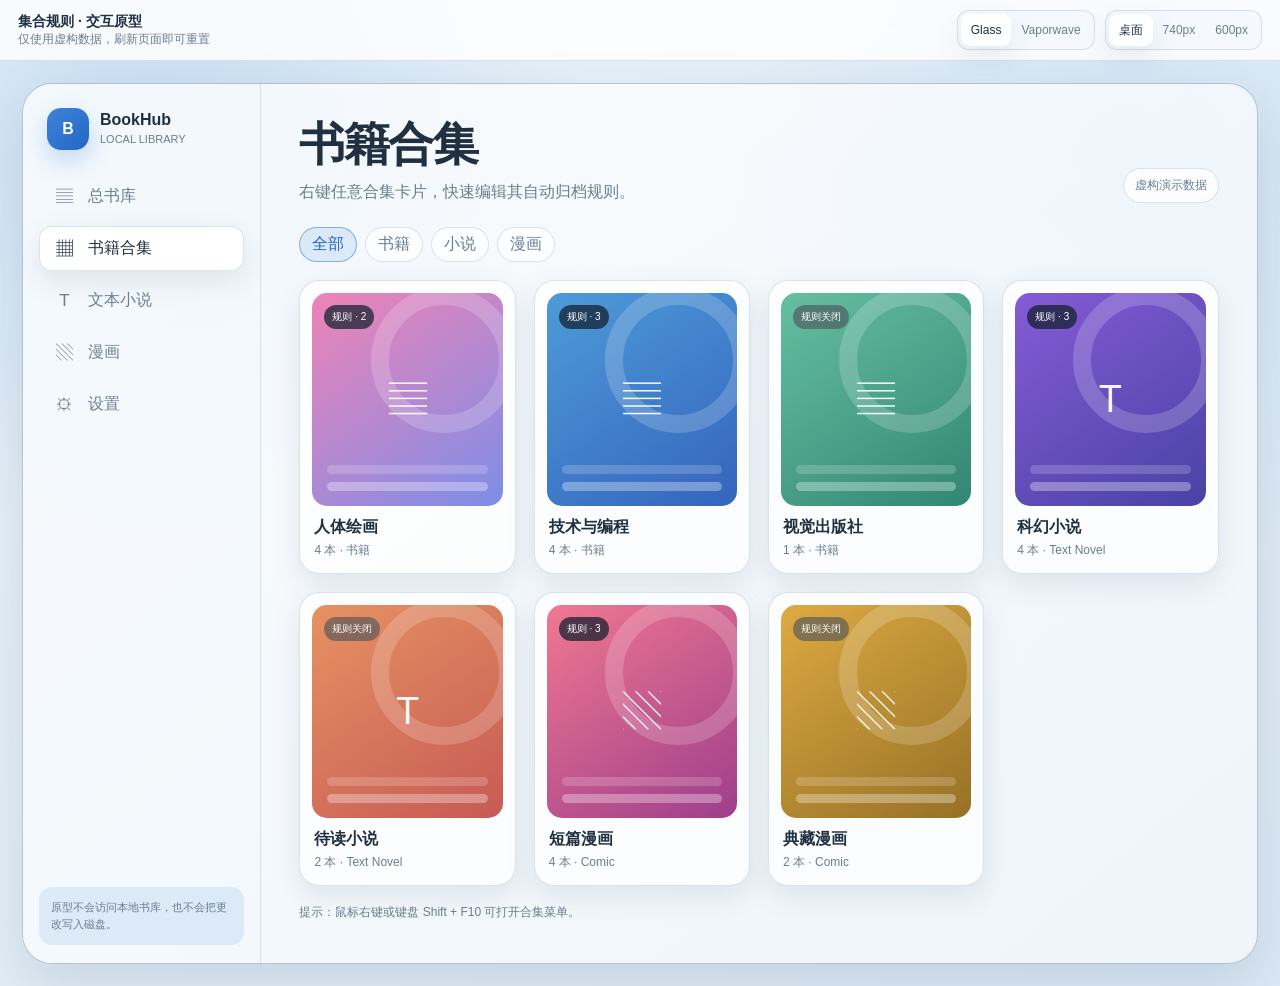
==== collection-rules-prototype.html @ 271f0164 "feat: add collection rules interaction prototype" ====
<!doctype html>
<html lang="zh-CN">
<head>
  <meta charset="utf-8">
  <meta name="viewport" content="width=device-width, initial-scale=1">
  <title>集合规则交互原型 · Simple Book Library</title>
  <style>
    :root {
      color-scheme: light;
      --font: "Segoe UI", "Microsoft YaHei UI", "PingFang SC", sans-serif;
      --mono: "Cascadia Code", "SFMono-Regular", Consolas, monospace;
      --bg: #eaf2f9;
      --bg-strong: #dce9f5;
      --surface: rgba(255,255,255,.72);
      --surface-strong: rgba(255,255,255,.93);
      --surface-soft: rgba(244,249,253,.72);
      --line: rgba(102,129,156,.22);
      --line-strong: rgba(88,119,148,.38);
      --text: #203041;
      --muted: #6a7d90;
      --accent: #3f82d8;
      --accent-strong: #2168c5;
      --accent-soft: rgba(63,130,216,.13);
      --success: #238761;
      --success-soft: rgba(35,135,97,.12);
      --warning: #bc7a21;
      --warning-soft: rgba(188,122,33,.12);
      --danger: #d64c57;
      --danger-soft: rgba(214,76,87,.12);
      --shadow: 0 22px 55px rgba(60,88,116,.16);
      --shadow-soft: 0 10px 28px rgba(60,88,116,.12);
      --radius-xl: 28px;
      --radius-lg: 20px;
      --radius-md: 14px;
      --radius-sm: 10px;
    }

    body[data-skin="vaporwave"] {
      color-scheme: dark;
      --bg: #120c2b;
      --bg-strong: #251250;
      --surface: rgba(32,20,70,.78);
      --surface-strong: rgba(39,24,82,.96);
      --surface-soft: rgba(51,29,96,.72);
      --line: rgba(111,231,255,.22);
      --line-strong: rgba(232,101,255,.42);
      --text: #fbf3ff;
      --muted: #c2aed9;
      --accent: #42d9ff;
      --accent-strong: #f366ff;
      --accent-soft: rgba(66,217,255,.13);
      --success: #63f0bd;
      --success-soft: rgba(99,240,189,.12);
      --warning: #ffd166;
      --warning-soft: rgba(255,209,102,.12);
      --danger: #ff6e9f;
      --danger-soft: rgba(255,110,159,.12);
      --shadow: 0 24px 70px rgba(4,2,21,.48), 0 0 28px rgba(243,102,255,.08);
      --shadow-soft: 0 14px 32px rgba(4,2,21,.4);
    }

    * { box-sizing: border-box; }
    html, body { min-height: 100%; }
    body {
      margin: 0;
      min-width: 320px;
      overflow-x: hidden;
      font-family: var(--font);
      color: var(--text);
      background:
        radial-gradient(circle at 12% 12%, rgba(119,178,232,.28), transparent 30%),
        radial-gradient(circle at 88% 16%, rgba(152,199,238,.22), transparent 30%),
        linear-gradient(145deg, var(--bg), var(--bg-strong));
      transition: background .25s ease, color .25s ease;
    }
    body[data-skin="vaporwave"] {
      background:
        radial-gradient(circle at 18% 13%, rgba(243,102,255,.22), transparent 29%),
        radial-gradient(circle at 84% 18%, rgba(66,217,255,.18), transparent 31%),
        linear-gradient(155deg, var(--bg), var(--bg-strong));
    }
    body.modal-open { overflow: hidden; }
    button, input, select { font: inherit; color: inherit; }
    button { cursor: pointer; }
    button:disabled { cursor: not-allowed; opacity: .52; }
    :focus-visible { outline: 3px solid color-mix(in srgb, var(--accent) 55%, transparent); outline-offset: 2px; }
    .hidden { display: none !important; }
    .sr-only {
      position: absolute; width: 1px; height: 1px; padding: 0; margin: -1px;
      overflow: hidden; clip: rect(0,0,0,0); white-space: nowrap; border: 0;
    }

    .prototype-toolbar {
      position: sticky;
      top: 0;
      z-index: 80;
      display: flex;
      align-items: center;
      justify-content: space-between;
      gap: 14px;
      padding: 10px 18px;
      background: color-mix(in srgb, var(--surface-strong) 88%, transparent);
      border-bottom: 1px solid var(--line);
      backdrop-filter: blur(20px);
    }
    .prototype-label { min-width: 0; }
    .prototype-label strong { display: block; font-size: 14px; }
    .prototype-label span { display: block; color: var(--muted); font-size: 12px; }
    .prototype-controls { display: flex; align-items: center; gap: 10px; flex-wrap: wrap; justify-content: flex-end; }
    .segmented {
      display: inline-flex;
      padding: 3px;
      border: 1px solid var(--line);
      border-radius: 12px;
      background: var(--surface-soft);
    }
    .segmented button {
      min-height: 32px;
      padding: 5px 10px;
      border: 0;
      border-radius: 9px;
      background: transparent;
      color: var(--muted);
      font-size: 12px;
    }
    .segmented button.active { color: var(--text); background: var(--surface-strong); box-shadow: var(--shadow-soft); }

    .preview-wrap { padding: 22px; }
    .preview-stage {
      width: min(1480px, 100%);
      min-height: 780px;
      margin: 0 auto;
      border: 1px solid var(--line-strong);
      border-radius: 30px;
      overflow: hidden;
      background: color-mix(in srgb, var(--surface) 52%, transparent);
      box-shadow: var(--shadow);
      transition: width .25s ease;
    }
    .preview-stage[data-viewport="740"] { width: min(740px, 100%); }
    .preview-stage[data-viewport="600"] { width: min(600px, 100%); }

    .app-shell {
      min-height: 780px;
      display: grid;
      grid-template-columns: 238px minmax(0, 1fr);
      background:
        linear-gradient(140deg, color-mix(in srgb, var(--surface) 88%, transparent), color-mix(in srgb, var(--surface-soft) 62%, transparent));
    }
    .sidebar {
      display: flex;
      flex-direction: column;
      min-width: 0;
      padding: 24px 16px 18px;
      border-right: 1px solid var(--line);
      background: color-mix(in srgb, var(--surface-soft) 74%, transparent);
    }
    .brand { display: flex; align-items: center; gap: 11px; padding: 0 8px 24px; }
    .brand-mark {
      width: 42px; height: 42px; flex: 0 0 42px; border-radius: 14px;
      display: grid; place-items: center; color: white; font-weight: 800;
      background: linear-gradient(135deg, var(--accent), var(--accent-strong));
      box-shadow: 0 10px 24px color-mix(in srgb, var(--accent) 28%, transparent);
    }
    .brand-copy { min-width: 0; }
    .brand-copy strong { display: block; font-size: 16px; }
    .brand-copy span { color: var(--muted); font-size: 11px; }
    .nav-stack { display: grid; gap: 7px; }
    .nav-button {
      width: 100%; min-height: 45px; display: flex; align-items: center; gap: 11px;
      padding: 9px 12px; border: 1px solid transparent; border-radius: 13px;
      background: transparent; color: var(--muted); text-align: left;
    }
    .nav-button:hover { background: var(--surface); color: var(--text); }
    .nav-button.active { color: var(--text); background: var(--surface-strong); border-color: var(--line); box-shadow: var(--shadow-soft); }
    .nav-icon { width: 25px; text-align: center; font-size: 17px; }
    .sidebar-spacer { flex: 1; }
    .prototype-note {
      padding: 12px; border-radius: 13px; background: var(--accent-soft); color: var(--muted);
      font-size: 11px; line-height: 1.55;
    }

    .workspace { min-width: 0; padding: 30px clamp(18px, 3vw, 42px) 42px; }
    .page-header { display: flex; align-items: flex-end; justify-content: space-between; gap: 18px; margin-bottom: 24px; }
    .page-heading h1 { margin: 0; font-size: clamp(28px, 3.6vw, 46px); letter-spacing: -.035em; }
    .page-heading p { margin: 6px 0 0; color: var(--muted); }
    .header-badge {
      padding: 8px 11px; border: 1px solid var(--line); border-radius: 999px;
      color: var(--muted); background: var(--surface);
      font-size: 12px; white-space: nowrap;
    }
    .page { display: none; }
    .page.active { display: block; animation: fade-in .18s ease; }
    @keyframes fade-in { from { opacity: .2; transform: translateY(4px); } to { opacity: 1; transform: none; } }

    .collection-toolbar { display: flex; gap: 12px; align-items: center; justify-content: space-between; margin-bottom: 18px; }
    .filter-chips { display: flex; gap: 8px; flex-wrap: wrap; }
    .chip {
      border: 1px solid var(--line); border-radius: 999px; background: var(--surface); color: var(--muted);
      min-height: 34px; padding: 6px 12px;
    }
    .chip.active { color: var(--accent-strong); border-color: color-mix(in srgb, var(--accent) 48%, var(--line)); background: var(--accent-soft); }
    .collection-grid { display: grid; grid-template-columns: repeat(auto-fit, minmax(180px, 1fr)); gap: 18px; }
    .collection-card {
      position: relative; min-width: 0; padding: 12px; border: 1px solid var(--line); border-radius: 20px;
      background: var(--surface); box-shadow: var(--shadow-soft); user-select: none;
      transition: transform .16s ease, border-color .16s ease;
    }
    .collection-card:hover { transform: translateY(-3px); border-color: var(--line-strong); }
    .collection-cover {
      aspect-ratio: 1 / 1.12; border-radius: 15px; overflow: hidden; position: relative;
      display: grid; place-items: center; color: rgba(255,255,255,.94); font-size: 38px;
      background: linear-gradient(145deg, var(--cover-a), var(--cover-b));
    }
    .collection-cover::before {
      content: ""; position: absolute; width: 110px; height: 110px; border-radius: 50%;
      border: 18px solid rgba(255,255,255,.18); transform: translate(36px,-40px);
    }
    .collection-cover::after {
      content: ""; position: absolute; inset: auto 15px 15px; height: 9px; border-radius: 999px;
      background: rgba(255,255,255,.32); box-shadow: 0 -17px rgba(255,255,255,.18);
    }
    .rule-card-badge {
      position: absolute; top: 12px; left: 12px; z-index: 2; padding: 5px 8px; border-radius: 999px;
      background: rgba(17,31,45,.72); color: white; font-size: 10px; backdrop-filter: blur(10px);
    }
    .rule-card-badge.off { background: rgba(76,83,93,.62); }
    .collection-open {
      width: 100%; border: 0; background: transparent; text-align: left; padding: 11px 2px 2px;
    }
    .collection-open strong { display: block; overflow: hidden; text-overflow: ellipsis; white-space: nowrap; }
    .collection-open span { display: block; margin-top: 4px; color: var(--muted); font-size: 12px; }
    .collection-hint { margin: 18px 0 0; color: var(--muted); font-size: 12px; }

    .settings-grid { display: grid; grid-template-columns: 190px minmax(0, 1fr); gap: 24px; align-items: start; }
    .settings-nav {
      display: grid; gap: 5px; padding: 10px; border: 1px solid var(--line); border-radius: 18px;
      background: var(--surface); position: sticky; top: 70px;
    }
    .settings-nav button {
      min-height: 43px; padding: 8px 12px; border: 0; border-radius: 11px;
      background: transparent; color: var(--muted); text-align: left;
    }
    .settings-nav button:hover { background: var(--surface-soft); color: var(--text); }
    .settings-nav button.active { color: var(--accent-strong); background: var(--accent-soft); box-shadow: inset 3px 0 var(--accent); }
    .settings-content { min-width: 0; }
    .placeholder-card, .panel {
      min-width: 0; border: 1px solid var(--line); border-radius: var(--radius-lg); background: var(--surface);
      box-shadow: var(--shadow-soft);
    }
    .placeholder-card { padding: 24px; }
    .placeholder-card h2 { margin: 0 0 7px; }
    .placeholder-card p { color: var(--muted); line-height: 1.7; }

    .rules-manager { display: grid; grid-template-columns: minmax(210px, .72fr) minmax(430px, 1.8fr); gap: 18px; align-items: start; }
    .collection-panel { padding: 15px; max-height: 650px; overflow: auto; }
    .panel-title { display: flex; align-items: center; justify-content: space-between; gap: 10px; margin: 0 0 12px; }
    .panel-title h2 { margin: 0; font-size: 16px; }
    .count-pill { padding: 3px 8px; border-radius: 999px; color: var(--muted); background: var(--surface-soft); font-size: 11px; }
    .search-field { position: relative; margin-bottom: 14px; }
    .search-field input {
      width: 100%; min-width: 0; height: 40px; border: 1px solid var(--line); border-radius: 12px;
      background: var(--surface-soft); padding: 8px 12px 8px 34px;
    }
    .search-field span { position: absolute; left: 11px; top: 10px; color: var(--muted); }
    .kind-group + .kind-group { margin-top: 15px; }
    .kind-label { margin: 0 0 6px; color: var(--muted); font-size: 11px; font-weight: 700; letter-spacing: .08em; text-transform: uppercase; }
    .collection-list { display: grid; gap: 5px; }
    .collection-list button {
      width: 100%; min-width: 0; display: grid; grid-template-columns: auto minmax(0,1fr) auto;
      align-items: center; gap: 8px; padding: 9px; border: 1px solid transparent; border-radius: 11px;
      background: transparent; text-align: left;
    }
    .collection-list button:hover { background: var(--surface-soft); }
    .collection-list button.active { background: var(--accent-soft); border-color: color-mix(in srgb, var(--accent) 28%, transparent); }
    .status-dot { width: 8px; height: 8px; border-radius: 50%; background: var(--muted); box-shadow: 0 0 0 3px color-mix(in srgb, var(--muted) 12%, transparent); }
    .status-dot.enabled { background: var(--success); box-shadow: 0 0 0 3px var(--success-soft); }
    .collection-list-name { min-width: 0; overflow: hidden; text-overflow: ellipsis; white-space: nowrap; }
    .collection-list-meta { color: var(--muted); font-size: 10px; white-space: nowrap; }

    .rule-editor { padding: 20px; }
    .editor-head { display: flex; align-items: flex-start; justify-content: space-between; gap: 16px; padding-bottom: 17px; border-bottom: 1px solid var(--line); }
    .editor-kicker { color: var(--accent-strong); font-size: 11px; font-weight: 700; letter-spacing: .08em; text-transform: uppercase; }
    .editor-head h2 { margin: 4px 0 5px; font-size: 22px; }
    .editor-head p { margin: 0; color: var(--muted); font-size: 12px; }
    .switch { position: relative; display: inline-flex; align-items: center; gap: 9px; white-space: nowrap; }
    .switch input { position: absolute; opacity: 0; pointer-events: none; }
    .switch-track {
      width: 45px; height: 25px; border-radius: 999px; padding: 3px; background: color-mix(in srgb, var(--muted) 45%, transparent);
      transition: .18s ease;
    }
    .switch-track::after { content: ""; display: block; width: 19px; height: 19px; border-radius: 50%; background: white; box-shadow: 0 2px 8px rgba(0,0,0,.18); transition: .18s ease; }
    .switch input:checked + .switch-track { background: var(--success); }
    .switch input:checked + .switch-track::after { transform: translateX(20px); }
    .switch.small { font-size: 11px; color: var(--muted); }
    .switch.small .switch-track { width: 35px; height: 20px; padding: 2px; }
    .switch.small .switch-track::after { width: 16px; height: 16px; }
    .switch.small input:checked + .switch-track::after { transform: translateX(15px); }

    .editor-section { padding: 18px 0; border-bottom: 1px solid var(--line); }
    .editor-section:last-of-type { border-bottom: 0; }
    .section-row { display: flex; align-items: center; justify-content: space-between; gap: 12px; margin-bottom: 12px; }
    .section-row h3 { margin: 0; font-size: 14px; }
    .section-row p { margin: 3px 0 0; color: var(--muted); font-size: 11px; }
    .select, .text-input {
      min-width: 0; height: 38px; border: 1px solid var(--line); border-radius: 10px;
      background: var(--surface-soft); padding: 7px 10px;
    }
    .condition-list { display: grid; gap: 9px; }
    .condition-row {
      min-width: 0; display: grid; grid-template-columns: 126px minmax(120px,1fr) auto auto; gap: 8px; align-items: center;
      padding: 9px; border: 1px solid var(--line); border-radius: 13px; background: var(--surface-soft);
    }
    .condition-row .select, .condition-row .text-input { width: 100%; }
    .icon-button {
      width: 36px; height: 36px; border: 1px solid var(--line); border-radius: 10px;
      background: var(--surface); color: var(--muted);
    }
    .icon-button:hover { color: var(--danger); border-color: color-mix(in srgb, var(--danger) 38%, transparent); }
    .ghost-button, .primary-button, .danger-button {
      min-height: 39px; border-radius: 11px; padding: 8px 14px; font-weight: 650;
    }
    .ghost-button { border: 1px solid var(--line); background: var(--surface); }
    .ghost-button:hover { border-color: var(--line-strong); background: var(--surface-soft); }
    .primary-button { border: 1px solid transparent; color: white; background: linear-gradient(135deg, var(--accent), var(--accent-strong)); box-shadow: 0 9px 22px color-mix(in srgb, var(--accent) 22%, transparent); }
    .danger-button { border: 1px solid color-mix(in srgb, var(--danger) 38%, transparent); color: var(--danger); background: var(--danger-soft); }
    .add-condition { margin-top: 10px; }
    .validation-message { min-height: 20px; margin: 8px 0 0; color: var(--danger); font-size: 11px; }
    .exclusion-list { display: grid; gap: 7px; }
    .exclusion-item {
      min-width: 0; display: flex; align-items: center; justify-content: space-between; gap: 10px;
      padding: 9px 11px; border: 1px solid var(--line); border-radius: 11px; background: var(--warning-soft);
    }
    .exclusion-copy { min-width: 0; }
    .exclusion-copy strong { display: block; overflow: hidden; text-overflow: ellipsis; white-space: nowrap; font-size: 12px; }
    .exclusion-copy span { color: var(--muted); font-size: 10px; }
    .empty-state { padding: 15px; border: 1px dashed var(--line-strong); border-radius: 12px; color: var(--muted); text-align: center; font-size: 12px; }
    .editor-actions { display: flex; align-items: center; justify-content: space-between; gap: 12px; padding-top: 18px; }
    .dirty-state { color: var(--muted); font-size: 11px; }
    .dirty-state.changed { color: var(--warning); }
    .action-group { display: flex; gap: 8px; flex-wrap: wrap; justify-content: flex-end; }

    .context-menu {
      position: fixed; z-index: 160; min-width: 188px; padding: 7px; border: 1px solid var(--line-strong);
      border-radius: 13px; background: var(--surface-strong); box-shadow: var(--shadow); backdrop-filter: blur(20px);
    }
    .context-menu button { width: 100%; min-height: 36px; padding: 7px 10px; border: 0; border-radius: 8px; background: transparent; text-align: left; }
    .context-menu button:hover { background: var(--accent-soft); }
    .context-menu button.danger { color: var(--danger); }
    .context-menu hr { border: 0; border-top: 1px solid var(--line); margin: 5px 0; }

    .modal-layer {
      position: fixed; inset: 0; z-index: 200; display: grid; place-items: center; padding: 18px;
      background: rgba(10,20,32,.4); backdrop-filter: blur(12px);
    }
    .modal-layer[aria-hidden="true"] { display: none; }
    .modal {
      width: min(880px, 100%); max-height: min(800px, calc(100vh - 36px)); overflow: auto;
      border: 1px solid var(--line-strong); border-radius: 24px; background: var(--surface-strong); box-shadow: var(--shadow);
    }
    .modal.compact { width: min(560px, 100%); }
    .modal-header { position: sticky; top: 0; z-index: 2; display: flex; align-items: flex-start; justify-content: space-between; gap: 12px; padding: 18px 20px; border-bottom: 1px solid var(--line); background: var(--surface-strong); }
    .modal-header h2 { margin: 0; font-size: 20px; }
    .modal-header p { margin: 5px 0 0; color: var(--muted); font-size: 12px; }
    .modal-body { padding: 20px; }
    .modal-footer { display: flex; justify-content: flex-end; gap: 8px; padding: 15px 20px; border-top: 1px solid var(--line); }
    .modal .rule-editor { padding: 0; border: 0; box-shadow: none; background: transparent; }
    .modal .editor-head { display: none; }
    .close-button { width: 38px; height: 38px; border: 1px solid var(--line); border-radius: 11px; background: var(--surface); font-size: 18px; }
    .choice-grid { display: grid; gap: 10px; }
    .choice-card {
      display: grid; grid-template-columns: auto 1fr; gap: 11px; padding: 14px;
      border: 1px solid var(--line); border-radius: 14px; background: var(--surface-soft); cursor: pointer;
    }
    .choice-card:has(input:checked) { border-color: var(--accent); background: var(--accent-soft); }
    .choice-card strong { display: block; }
    .choice-card span { display: block; margin-top: 4px; color: var(--muted); font-size: 12px; line-height: 1.55; }
    .stats-grid { display: grid; grid-template-columns: repeat(5, minmax(0,1fr)); gap: 9px; }
    .stat-card { min-width: 0; padding: 12px; border: 1px solid var(--line); border-radius: 13px; background: var(--surface-soft); }
    .stat-card span { display: block; color: var(--muted); font-size: 10px; }
    .stat-card strong { display: block; margin-top: 4px; font-size: 22px; }
    .stat-card.add strong { color: var(--success); }
    .stat-card.remove strong { color: var(--danger); }
    .preview-groups { display: grid; gap: 12px; margin-top: 16px; }
    details.preview-group { border: 1px solid var(--line); border-radius: 13px; background: var(--surface-soft); overflow: hidden; }
    details.preview-group summary { padding: 11px 13px; cursor: pointer; font-weight: 650; }
    .preview-items { display: grid; gap: 1px; border-top: 1px solid var(--line); }
    .preview-item { display: flex; align-items: center; justify-content: space-between; gap: 12px; padding: 9px 13px; background: var(--surface); }
    .preview-item code { min-width: 0; overflow: hidden; text-overflow: ellipsis; white-space: nowrap; font: 11px var(--mono); color: var(--muted); }
    .preview-item span { white-space: nowrap; font-size: 10px; color: var(--muted); }
    .preview-note { margin: 14px 0 0; padding: 11px 13px; border-radius: 12px; background: var(--accent-soft); color: var(--muted); font-size: 12px; line-height: 1.6; }

    .toast-region { position: fixed; right: 18px; bottom: 18px; z-index: 300; display: grid; gap: 9px; width: min(360px, calc(100vw - 36px)); }
    .toast { padding: 13px 15px; border: 1px solid var(--line-strong); border-radius: 13px; background: var(--surface-strong); box-shadow: var(--shadow); animation: toast-in .2s ease; }
    .toast strong { display: block; font-size: 13px; }
    .toast span { display: block; margin-top: 3px; color: var(--muted); font-size: 11px; }
    @keyframes toast-in { from { opacity: 0; transform: translateY(8px); } }

    .preview-stage[data-viewport="740"] .app-shell { grid-template-columns: 84px minmax(0,1fr); }
    .preview-stage[data-viewport="740"] .sidebar { padding-inline: 10px; }
    .preview-stage[data-viewport="740"] .brand { justify-content: center; padding-inline: 0; }
    .preview-stage[data-viewport="740"] .brand-copy,
    .preview-stage[data-viewport="740"] .nav-label,
    .preview-stage[data-viewport="740"] .prototype-note { display: none; }
    .preview-stage[data-viewport="740"] .nav-button { justify-content: center; padding-inline: 7px; }
    .preview-stage[data-viewport="740"] .settings-grid { grid-template-columns: 145px minmax(0,1fr); gap: 14px; }
    .preview-stage[data-viewport="740"] .rules-manager { grid-template-columns: 1fr; }
    .preview-stage[data-viewport="740"] .collection-panel { max-height: 250px; }
    .preview-stage[data-viewport="740"] .condition-row { grid-template-columns: 112px minmax(0,1fr) auto; }
    .preview-stage[data-viewport="740"] .condition-row .switch { grid-column: 2 / 3; justify-self: start; }
    .preview-stage[data-viewport="740"] .stats-grid { grid-template-columns: repeat(3, minmax(0,1fr)); }

    .preview-stage[data-viewport="600"] .app-shell { display: block; }
    .preview-stage[data-viewport="600"] .sidebar { flex-direction: row; align-items: center; gap: 8px; padding: 10px 12px; border-right: 0; border-bottom: 1px solid var(--line); }
    .preview-stage[data-viewport="600"] .brand { padding: 0; }
    .preview-stage[data-viewport="600"] .brand-copy,
    .preview-stage[data-viewport="600"] .prototype-note,
    .preview-stage[data-viewport="600"] .nav-label { display: none; }
    .preview-stage[data-viewport="600"] .nav-stack { display: flex; flex: 1; justify-content: flex-end; }
    .preview-stage[data-viewport="600"] .nav-button { width: auto; min-height: 40px; }
    .preview-stage[data-viewport="600"] .workspace { padding: 22px 14px 32px; }
    .preview-stage[data-viewport="600"] .page-header { align-items: flex-start; }
    .preview-stage[data-viewport="600"] .header-badge { display: none; }
    .preview-stage[data-viewport="600"] .settings-grid { display: block; }
    .preview-stage[data-viewport="600"] .settings-nav { position: static; display: flex; overflow-x: auto; margin-bottom: 14px; padding: 6px; }
    .preview-stage[data-viewport="600"] .settings-nav button { flex: 0 0 auto; white-space: nowrap; }
    .preview-stage[data-viewport="600"] .settings-nav button.active { box-shadow: inset 0 -3px var(--accent); }
    .preview-stage[data-viewport="600"] .rules-manager { grid-template-columns: 1fr; }
    .preview-stage[data-viewport="600"] .collection-panel { max-height: 230px; }
    .preview-stage[data-viewport="600"] .rule-editor { padding: 15px; }
    .preview-stage[data-viewport="600"] .editor-head { display: grid; }
    .preview-stage[data-viewport="600"] .condition-row { grid-template-columns: minmax(0,1fr) auto; }
    .preview-stage[data-viewport="600"] .condition-row .select,
    .preview-stage[data-viewport="600"] .condition-row .text-input { grid-column: 1 / -1; }
    .preview-stage[data-viewport="600"] .condition-row .switch { grid-column: 1; }
    .preview-stage[data-viewport="600"] .condition-row .icon-button { grid-column: 2; grid-row: 3; }
    .preview-stage[data-viewport="600"] .section-row { align-items: flex-start; flex-direction: column; }
    .preview-stage[data-viewport="600"] .section-row .select { width: 100%; }
    .preview-stage[data-viewport="600"] .editor-actions { align-items: flex-start; flex-direction: column; }
    .preview-stage[data-viewport="600"] .action-group { width: 100%; }
    .preview-stage[data-viewport="600"] .action-group button { flex: 1; }
    .preview-stage[data-viewport="600"] .stats-grid { grid-template-columns: repeat(2, minmax(0,1fr)); }

    @media (max-width: 760px) {
      .prototype-toolbar { align-items: flex-start; }
      .prototype-label span { display: none; }
      .preview-wrap { padding: 10px; }
      .preview-stage { border-radius: 20px; }
      .app-shell { display: block; }
      .sidebar { flex-direction: row; align-items: center; padding: 10px 12px; border-right: 0; border-bottom: 1px solid var(--line); }
      .brand { padding: 0; }
      .brand-copy, .prototype-note { display: none; }
      .nav-stack { display: flex; flex: 1; justify-content: flex-end; }
      .nav-button { width: auto; }
      .workspace { padding: 22px 14px 32px; }
      .settings-grid, .rules-manager { display: block; }
      .settings-nav { position: static; display: flex; overflow-x: auto; margin-bottom: 14px; }
      .settings-nav button { flex: 0 0 auto; white-space: nowrap; }
      .collection-panel { max-height: 230px; margin-bottom: 14px; }
      .condition-row { grid-template-columns: minmax(0,1fr) auto; }
      .condition-row .select, .condition-row .text-input { grid-column: 1 / -1; }
      .condition-row .switch { grid-column: 1; }
      .condition-row .icon-button { grid-column: 2; grid-row: 3; }
      .stats-grid { grid-template-columns: repeat(2, minmax(0,1fr)); }
    }
  </style>
</head>
<body data-skin="glass">
  <header class="prototype-toolbar" aria-label="原型检查工具栏">
    <div class="prototype-label">
      <strong>集合规则 · 交互原型</strong>
      <span>仅使用虚构数据，刷新页面即可重置</span>
    </div>
    <div class="prototype-controls">
      <div class="segmented" aria-label="界面皮肤">
        <button type="button" class="active" data-skin-choice="glass">Glass</button>
        <button type="button" data-skin-choice="vaporwave">Vaporwave</button>
      </div>
      <div class="segmented" aria-label="预览宽度">
        <button type="button" class="active" data-viewport-choice="desktop">桌面</button>
        <button type="button" data-viewport-choice="740">740px</button>
        <button type="button" data-viewport-choice="600">600px</button>
      </div>
    </div>
  </header>

  <div class="preview-wrap">
    <div class="preview-stage" id="previewStage" data-viewport="desktop">
      <div class="app-shell">
        <aside class="sidebar">
          <div class="brand">
            <div class="brand-mark" aria-hidden="true">B</div>
            <div class="brand-copy"><strong>BookHub</strong><span>LOCAL LIBRARY</span></div>
          </div>
          <nav class="nav-stack" aria-label="主导航">
            <button type="button" class="nav-button" data-nav="library"><span class="nav-icon">▤</span><span class="nav-label">总书库</span></button>
            <button type="button" class="nav-button active" data-nav="collections"><span class="nav-icon">▦</span><span class="nav-label">书籍合集</span></button>
            <button type="button" class="nav-button" data-nav="novels"><span class="nav-icon">T</span><span class="nav-label">文本小说</span></button>
            <button type="button" class="nav-button" data-nav="comics"><span class="nav-icon">▧</span><span class="nav-label">漫画</span></button>
            <button type="button" class="nav-button" data-nav="settings"><span class="nav-icon">⚙</span><span class="nav-label">设置</span></button>
          </nav>
          <div class="sidebar-spacer"></div>
          <div class="prototype-note">原型不会访问本地书库，也不会把更改写入磁盘。</div>
        </aside>

        <main class="workspace">
          <section class="page active" data-page="collections" id="collectionsPage">
            <header class="page-header">
              <div class="page-heading"><h1>书籍合集</h1><p>右键任意合集卡片，快速编辑其自动归档规则。</p></div>
              <div class="header-badge">虚构演示数据</div>
            </header>
            <div class="collection-toolbar">
              <div class="filter-chips" aria-label="合集类型筛选">
                <button type="button" class="chip active" data-kind-filter="all">全部</button>
                <button type="button" class="chip" data-kind-filter="book">书籍</button>
                <button type="button" class="chip" data-kind-filter="text_novel">小说</button>
                <button type="button" class="chip" data-kind-filter="comic">漫画</button>
              </div>
            </div>
            <div class="collection-grid" id="collectionGrid"></div>
            <p class="collection-hint">提示：鼠标右键或键盘 Shift + F10 可打开合集菜单。</p>
          </section>

          <section class="page" data-page="settings" id="settingsPage">
            <header class="page-header">
              <div class="page-heading"><h1>设置</h1><p>统一管理应用偏好与每个合集的自动归档规则。</p></div>
              <div class="header-badge">原型模式</div>
            </header>
            <div class="settings-grid">
              <nav class="settings-nav" aria-label="设置分类">
                <button type="button" data-settings-section="general">常规</button>
                <button type="button" data-settings-section="appearance">外观与主题</button>
                <button type="button" data-settings-section="shortcuts">快捷键</button>
                <button type="button" data-settings-section="paths">路径与扫描</button>
                <button type="button" data-settings-section="errors">错误日志</button>
                <button type="button" class="active" data-settings-section="collection-rules">集合规则</button>
              </nav>
              <div class="settings-content" id="settingsContent">
                <div class="rules-manager" id="ruleManager">
                  <aside class="collection-panel panel">
                    <div class="panel-title"><h2>全部合集</h2><span class="count-pill" id="collectionCount">0</span></div>
                    <label class="search-field">
                      <span aria-hidden="true">⌕</span>
                      <span class="sr-only">搜索合集</span>
                      <input id="collectionSearch" type="search" placeholder="搜索合集…" autocomplete="off">
                    </label>
                    <div id="collectionRuleList"></div>
                  </aside>
                  <section class="rule-editor panel" id="ruleEditor" aria-label="集合规则编辑器"></section>
                </div>
                <div class="placeholder-card hidden" id="settingsPlaceholder"></div>
              </div>
            </div>
          </section>
        </main>
      </div>
    </div>
  </div>

  <div class="context-menu hidden" id="contextMenu" role="menu" aria-label="合集菜单">
    <button type="button" role="menuitem" data-menu-action="open">打开</button>
    <button type="button" role="menuitem" data-menu-action="edit-rule">编辑集合规则…</button>
    <hr>
    <button type="button" role="menuitem" data-menu-action="rename">重命名</button>
    <button type="button" role="menuitem" class="danger" data-menu-action="delete">删除</button>
  </div>

  <div class="modal-layer" id="ruleModal" aria-hidden="true">
    <section class="modal" role="dialog" aria-modal="true" aria-labelledby="ruleModalTitle">
      <header class="modal-header">
        <div><h2 id="ruleModalTitle">编辑集合规则</h2><p id="ruleModalSubtitle"></p></div>
        <button type="button" class="close-button" data-close-layer="ruleModal" aria-label="关闭">×</button>
      </header>
      <div class="modal-body"><section class="rule-editor" id="modalRuleEditor"></section></div>
    </section>
  </div>

  <div class="modal-layer" id="disableModal" aria-hidden="true">
    <section class="modal compact" role="dialog" aria-modal="true" aria-labelledby="disableTitle">
      <header class="modal-header">
        <div><h2 id="disableTitle">关闭集合规则</h2><p>请选择已有自动成员的处理方式。</p></div>
        <button type="button" class="close-button" data-close-layer="disableModal" aria-label="关闭">×</button>
      </header>
      <div class="modal-body">
        <div class="choice-grid">
          <label class="choice-card"><input type="radio" name="disableMode" value="remove"><span><strong>撤销自动成员</strong><span>删除仅由规则加入的成员，手动加入的成员继续保留。</span></span></label>
          <label class="choice-card"><input type="radio" name="disableMode" value="convert"><span><strong>保留并转为手动</strong><span>当前自动成员全部保留，并转换成普通手动成员。</span></span></label>
        </div>
      </div>
      <footer class="modal-footer">
        <button type="button" class="ghost-button" data-close-layer="disableModal">取消</button>
        <button type="button" class="primary-button" id="confirmDisableMode" disabled>继续预览</button>
      </footer>
    </section>
  </div>

  <div class="modal-layer" id="previewModal" aria-hidden="true">
    <section class="modal" role="dialog" aria-modal="true" aria-labelledby="previewTitle">
      <header class="modal-header">
        <div><h2 id="previewTitle">规则影响预览</h2><p id="previewSubtitle">确认前不会修改任何演示状态。</p></div>
        <button type="button" class="close-button" data-close-layer="previewModal" aria-label="关闭">×</button>
      </header>
      <div class="modal-body" id="previewBody"></div>
      <footer class="modal-footer">
        <button type="button" class="ghost-button" data-close-layer="previewModal">返回修改</button>
        <button type="button" class="primary-button" id="confirmSaveRule">确认并保存</button>
      </footer>
    </section>
  </div>

  <div class="toast-region" id="toastRegion" aria-live="polite" aria-atomic="false"></div>

  <script>
    (() => {
      "use strict";

      const KIND_META = {
        book: { label: "书籍", icon: "▤" },
        text_novel: { label: "Text Novel", icon: "T" },
        comic: { label: "Comic", icon: "▧" },
      };
      const OPERATORS = [
        ["contains", "包含"], ["not_contains", "不包含"], ["starts_with", "开头为"],
        ["ends_with", "结尾为"], ["equals", "完全等于"],
      ];
      const CATALOG = [
        { id: "b-1", kind: "book", name: "[山田太郎]-人体绘画基础-视觉出版社.pdf" },
        { id: "b-2", kind: "book", name: "Python自动化实战-O'Reilly.epub" },
        { id: "b-3", kind: "book", name: "设计系统-视觉出版社.fb2.zip" },
        { id: "b-4", kind: "book", name: "[试读版]-色彩构成-艺术工业出版社.pdf" },
        { id: "b-5", kind: "book", name: "O'Reilly-Learning SQL.epub" },
        { id: "b-6", kind: "book", name: "摄影构图与视觉语言.docx" },
        { id: "b-7", kind: "book", name: "[陈墨]-现代建筑图鉴-城建出版社.pdf" },
        { id: "b-8", kind: "book", name: "Python 数据处理手册.md" },
        { id: "n-1", kind: "text_novel", name: "[刘慈欣]-流浪地球-科幻世界.txt" },
        { id: "n-2", kind: "text_novel", name: "银河边缘-科幻世界.txt" },
        { id: "n-3", kind: "text_novel", name: "[试读]-星海旅人-未来出版社.txt" },
        { id: "n-4", kind: "text_novel", name: "城市漫游者-文艺出版社.txt" },
        { id: "n-5", kind: "text_novel", name: "未来简史-科幻世界.txt" },
        { id: "c-1", kind: "comic", name: "人体彩绘练习册" },
        { id: "c-2", kind: "comic", name: "短篇漫画-[山田]-第一季.cbz" },
        { id: "c-3", kind: "comic", name: "城市夜行-短篇集" },
        { id: "c-4", kind: "comic", name: "[试阅]-机械纪元.cbz" },
        { id: "c-5", kind: "comic", name: "科幻短篇-月面来客.cbz" },
      ];
      const DEMO_COLLECTIONS = [
        {
          id: "book-art", kind: "book", name: "人体绘画", enabled: true, matchMode: "any",
          conditions: [{ operator: "contains", value: "人体", caseSensitive: false }, { operator: "contains", value: "绘画", caseSensitive: false }],
          autoMemberIds: ["b-1", "b-6"], manualMemberIds: ["b-1", "b-4"], exclusions: ["b-4"],
          cover: ["#ef83b6", "#7d8de8"],
        },
        {
          id: "book-tech", kind: "book", name: "技术与编程", enabled: true, matchMode: "any",
          conditions: [{ operator: "contains", value: "Python", caseSensitive: true }, { operator: "starts_with", value: "O'Reilly", caseSensitive: false }],
          autoMemberIds: ["b-2", "b-5", "b-8"], manualMemberIds: ["b-3"], exclusions: [],
          cover: ["#4e9bd8", "#3564bd"],
        },
        {
          id: "book-publisher", kind: "book", name: "视觉出版社", enabled: false, matchMode: "all",
          conditions: [{ operator: "contains", value: "视觉出版社", caseSensitive: false }],
          autoMemberIds: [], manualMemberIds: ["b-3"], exclusions: [],
          cover: ["#66bfa0", "#328674"],
        },
        {
          id: "novel-scifi", kind: "text_novel", name: "科幻小说", enabled: true, matchMode: "all",
          conditions: [{ operator: "contains", value: "科幻", caseSensitive: false }, { operator: "not_contains", value: "试读", caseSensitive: false }],
          autoMemberIds: ["n-1", "n-2", "n-5"], manualMemberIds: ["n-4"], exclusions: ["n-3"],
          cover: ["#855bd5", "#4942a5"],
        },
        {
          id: "novel-pending", kind: "text_novel", name: "待读小说", enabled: false, matchMode: "any",
          conditions: [{ operator: "contains", value: "出版社", caseSensitive: false }],
          autoMemberIds: [], manualMemberIds: ["n-1", "n-4"], exclusions: [],
          cover: ["#e69262", "#c65a55"],
        },
        {
          id: "comic-short", kind: "comic", name: "短篇漫画", enabled: true, matchMode: "any",
          conditions: [{ operator: "contains", value: "短篇", caseSensitive: false }, { operator: "ends_with", value: "短篇集", caseSensitive: false }],
          autoMemberIds: ["c-2", "c-3", "c-5"], manualMemberIds: ["c-1"], exclusions: [],
          cover: ["#f07891", "#9e3e8b"],
        },
        {
          id: "comic-archive", kind: "comic", name: "典藏漫画", enabled: false, matchMode: "all",
          conditions: [], autoMemberIds: [], manualMemberIds: ["c-1", "c-2"], exclusions: [],
          cover: ["#deaa42", "#967126"],
        },
      ];

      const clone = (value) => JSON.parse(JSON.stringify(value));
      let collections = clone(DEMO_COLLECTIONS);
      let currentId = "book-tech";
      let draft = null;
      let draftOrigin = "settings";
      let contextId = null;
      let activeLayer = null;
      let previousFocus = null;
      let pendingDisableMode = "";
      let pendingPreview = null;

      const $ = (id) => document.getElementById(id);
      const qsa = (selector, root = document) => Array.from(root.querySelectorAll(selector));
      const collectionById = (id) => collections.find((item) => item.id === id);
      const catalogById = (id) => CATALOG.find((item) => item.id === id);
      const namesForIds = (ids) => ids.map(catalogById).filter(Boolean);

      function sourceName(resource) {
        if (!resource) return "";
        if (resource.kind === "comic") return resource.name.replace(/\.cbz$/i, "");
        return resource.name.replace(/\.(fb2\.zip|pdf|epub|html?|md|markdown|fb2|docx|txt)$/i, "");
      }

      function matchesCondition(name, condition) {
        const left = condition.caseSensitive ? name : name.toLocaleLowerCase();
        const rawValue = String(condition.value || "").trim();
        const right = condition.caseSensitive ? rawValue : rawValue.toLocaleLowerCase();
        if (!right) return false;
        if (condition.operator === "contains") return left.includes(right);
        if (condition.operator === "not_contains") return !left.includes(right);
        if (condition.operator === "starts_with") return left.startsWith(right);
        if (condition.operator === "ends_with") return left.endsWith(right);
        if (condition.operator === "equals") return left === right;
        return false;
      }

      function matchesRule(resource, rule) {
        const valid = rule.conditions.filter((condition) => String(condition.value || "").trim());
        if (!rule.enabled || !valid.length) return false;
        const name = sourceName(resource);
        return rule.matchMode === "all"
          ? valid.every((condition) => matchesCondition(name, condition))
          : valid.some((condition) => matchesCondition(name, condition));
      }

      function calculatePreview(rule, disableMode = "") {
        const original = collectionById(rule.id);
        const kindItems = CATALOG.filter((item) => item.kind === rule.kind);
        const manual = new Set(original.manualMemberIds);
        const oldAuto = new Set(original.autoMemberIds);
        const excluded = new Set(rule.exclusions);
        let matched = [];
        let effective = [];
        if (rule.enabled) {
          matched = kindItems.filter((item) => matchesRule(item, rule));
          effective = matched.filter((item) => !excluded.has(item.id));
        }
        const effectiveIds = new Set(effective.map((item) => item.id));
        const add = rule.enabled ? effective.filter((item) => !oldAuto.has(item.id)) : [];
        const remove = rule.enabled
          ? namesForIds([...oldAuto].filter((id) => !effectiveIds.has(id) && !manual.has(id)))
          : (disableMode === "convert" ? [] : namesForIds([...oldAuto].filter((id) => !manual.has(id))));
        const manualKeptIds = new Set([...manual]);
        if (!rule.enabled && disableMode === "convert") [...oldAuto].forEach((id) => manualKeptIds.add(id));
        const manualKept = namesForIds([...manualKeptIds]);
        const excludedItems = rule.enabled ? matched.filter((item) => excluded.has(item.id)) : [];
        return {
          rule: clone(rule), disableMode, matched, effective, add, remove, manualKept, excludedItems,
          summary: {
            matched: matched.length,
            add: add.length,
            remove: remove.length,
            manualKept: manualKept.length,
            excluded: excludedItems.length,
          },
        };
      }

      function currentCollection() { return collectionById(currentId) || collections[0]; }
      function startDraft(id, origin = "settings") {
        currentId = id;
        draft = clone(collectionById(id));
        draftOrigin = origin;
        pendingPreview = null;
      }

      function isValidDraft() {
        if (!draft) return false;
        if (!draft.enabled) return true;
        return draft.conditions.some((condition) => String(condition.value || "").trim());
      }

      function isDraftChanged() {
        const original = collectionById(draft.id);
        return JSON.stringify(draft) !== JSON.stringify(original);
      }

      function invalidatePreview() { pendingPreview = null; }

      function toast(title, message) {
        const item = document.createElement("div");
        item.className = "toast";
        item.innerHTML = `<strong>${escapeHtml(title)}</strong><span>${escapeHtml(message)}</span>`;
        $("toastRegion").appendChild(item);
        window.setTimeout(() => item.remove(), 3300);
      }

      function escapeHtml(value) {
        return String(value ?? "").replace(/[&<>'"]/g, (char) => ({ "&": "&amp;", "<": "&lt;", ">": "&gt;", "'": "&#39;", '"': "&quot;" }[char]));
      }

      function showPage(page) {
        qsa(".page").forEach((node) => node.classList.toggle("active", node.dataset.page === page));
        qsa("[data-nav]").forEach((node) => node.classList.toggle("active", node.dataset.nav === page));
        if (page === "settings") {
          showSettingsSection("collection-rules");
          renderSettingsManager();
        }
      }

      function renderCollectionGrid(filter = "all") {
        const grid = $("collectionGrid");
        grid.textContent = "";
        collections.filter((item) => filter === "all" || item.kind === filter).forEach((item) => {
          const card = document.createElement("article");
          card.className = "collection-card";
          card.tabIndex = 0;
          card.dataset.collectionId = item.id;
          card.setAttribute("aria-label", `${item.name}，${item.enabled ? "规则已启用" : "规则未启用"}`);
          card.innerHTML = `
            <div class="collection-cover" style="--cover-a:${item.cover[0]};--cover-b:${item.cover[1]}">
              <span class="rule-card-badge ${item.enabled ? "" : "off"}">${item.enabled ? `规则 · ${item.autoMemberIds.length}` : "规则关闭"}</span>
              <span aria-hidden="true">${KIND_META[item.kind].icon}</span>
            </div>
            <button type="button" class="collection-open"><strong>${escapeHtml(item.name)}</strong><span>${item.manualMemberIds.length + item.autoMemberIds.length} 本 · ${KIND_META[item.kind].label}</span></button>`;
          card.querySelector(".collection-open").addEventListener("click", () => toast("打开合集", `原型模拟打开“${item.name}”`));
          card.addEventListener("contextmenu", (event) => openContextMenu(event, item.id));
          card.addEventListener("keydown", (event) => {
            if (event.key === "F10" && event.shiftKey) {
              event.preventDefault();
              const rect = card.getBoundingClientRect();
              openContextMenu({ preventDefault() {}, clientX: rect.left + 24, clientY: rect.top + 24 }, item.id);
            }
          });
          grid.appendChild(card);
        });
      }

      function openContextMenu(event, id) {
        event.preventDefault();
        contextId = id;
        const menu = $("contextMenu");
        menu.classList.remove("hidden");
        const left = Math.min(event.clientX, window.innerWidth - 205);
        const top = Math.min(event.clientY, window.innerHeight - 190);
        menu.style.left = `${Math.max(8, left)}px`;
        menu.style.top = `${Math.max(8, top)}px`;
        menu.querySelector("button").focus();
      }

      function closeContextMenu() { $("contextMenu").classList.add("hidden"); }

      function renderSettingsManager() {
        renderCollectionRuleList();
        if (!draft || draft.id !== currentId || draftOrigin !== "settings") startDraft(currentId, "settings");
        renderRuleEditor($("ruleEditor"));
      }

      function renderCollectionRuleList() {
        const host = $("collectionRuleList");
        const query = $("collectionSearch").value.trim().toLocaleLowerCase();
        const filtered = collections.filter((item) => item.name.toLocaleLowerCase().includes(query));
        $("collectionCount").textContent = String(filtered.length);
        host.textContent = "";
        Object.entries(KIND_META).forEach(([kind, meta]) => {
          const items = filtered.filter((item) => item.kind === kind);
          if (!items.length) return;
          const group = document.createElement("section");
          group.className = "kind-group";
          group.innerHTML = `<h3 class="kind-label">${escapeHtml(meta.label)}</h3><div class="collection-list"></div>`;
          const list = group.querySelector(".collection-list");
          items.forEach((item) => {
            const button = document.createElement("button");
            button.type = "button";
            button.className = item.id === currentId ? "active" : "";
            button.innerHTML = `<span class="status-dot ${item.enabled ? "enabled" : ""}"></span><span class="collection-list-name">${escapeHtml(item.name)}</span><span class="collection-list-meta">自动 ${item.autoMemberIds.length} · 排除 ${item.exclusions.length}</span>`;
            button.addEventListener("click", () => {
              startDraft(item.id, "settings");
              renderSettingsManager();
            });
            list.appendChild(button);
          });
          host.appendChild(group);
        });
        if (!filtered.length) host.innerHTML = '<div class="empty-state">没有匹配的合集</div>';
      }

      function renderRuleEditor(host) {
        if (!draft) return;
        const meta = KIND_META[draft.kind];
        const valid = isValidDraft();
        const changed = isDraftChanged();
        host.innerHTML = `
          <div class="editor-head">
            <div><span class="editor-kicker">${escapeHtml(meta.label)} COLLECTION</span><h2>${escapeHtml(draft.name)}</h2><p>匹配来源文件或文件夹的原名，不使用应用内显示标题。</p></div>
            <label class="switch"><span>启用自动归档</span><input type="checkbox" data-field="enabled" ${draft.enabled ? "checked" : ""}><span class="switch-track" aria-hidden="true"></span></label>
          </div>
          <div class="editor-section">
            <div class="section-row">
              <div><h3>匹配条件</h3><p>同一本资源可以同时命中多个合集规则。</p></div>
              <label><span class="sr-only">条件组合方式</span><select class="select" data-field="matchMode"><option value="all" ${draft.matchMode === "all" ? "selected" : ""}>满足全部条件</option><option value="any" ${draft.matchMode === "any" ? "selected" : ""}>满足任一条件</option></select></label>
            </div>
            <div class="condition-list" data-role="conditions"></div>
            <button type="button" class="ghost-button add-condition" data-action="add-condition">＋ 添加条件</button>
            <p class="validation-message" role="alert">${valid ? "" : "启用规则时至少需要一条非空条件。"}</p>
          </div>
          <div class="editor-section">
            <div class="section-row"><div><h3>手动排除 <span class="count-pill">${draft.exclusions.length}</span></h3><p>规则仍命中时不会自动加回；取消排除后将在保存时重新判断。</p></div></div>
            <div class="exclusion-list" data-role="exclusions"></div>
          </div>
          <div class="editor-actions">
            <span class="dirty-state ${changed ? "changed" : ""}">${changed ? "有尚未预览的修改" : "当前规则未修改"}</span>
            <div class="action-group"><button type="button" class="ghost-button" data-action="reset" ${changed ? "" : "disabled"}>重置</button><button type="button" class="primary-button" data-action="preview" ${valid ? "" : "disabled"}>预览变更</button></div>
          </div>`;

        renderConditionRows(host.querySelector('[data-role="conditions"]'));
        renderExclusions(host.querySelector('[data-role="exclusions"]'));
        wireEditor(host);
      }

      function renderConditionRows(host) {
        host.textContent = "";
        if (!draft.conditions.length) host.innerHTML = '<div class="empty-state">尚未添加条件。规则保持关闭时可以留空。</div>';
        draft.conditions.forEach((condition, index) => {
          const row = document.createElement("div");
          row.className = "condition-row";
          row.innerHTML = `
            <label><span class="sr-only">匹配方式</span><select class="select" data-condition-field="operator" data-index="${index}">${OPERATORS.map(([value,label]) => `<option value="${value}" ${condition.operator === value ? "selected" : ""}>${label}</option>`).join("")}</select></label>
            <label><span class="sr-only">关键词</span><input class="text-input" data-condition-field="value" data-index="${index}" value="${escapeHtml(condition.value)}" placeholder="输入关键词"></label>
            <label class="switch small"><span>区分大小写</span><input type="checkbox" data-condition-field="caseSensitive" data-index="${index}" ${condition.caseSensitive ? "checked" : ""}><span class="switch-track" aria-hidden="true"></span></label>
            <button type="button" class="icon-button" data-action="remove-condition" data-index="${index}" aria-label="删除条件">×</button>`;
          host.appendChild(row);
        });
      }

      function renderExclusions(host) {
        host.textContent = "";
        if (!draft.exclusions.length) {
          host.innerHTML = '<div class="empty-state">当前没有手动排除项</div>';
          return;
        }
        namesForIds(draft.exclusions).forEach((item) => {
          const row = document.createElement("div");
          row.className = "exclusion-item";
          row.innerHTML = `<div class="exclusion-copy"><strong>${escapeHtml(sourceName(item))}</strong><span>${escapeHtml(KIND_META[item.kind].label)} · 仍由保存时重新判断</span></div><button type="button" class="ghost-button" data-action="clear-exclusion" data-resource-id="${item.id}">取消排除</button>`;
          host.appendChild(row);
        });
      }

      function wireEditor(host) {
        host.querySelector('[data-field="enabled"]').addEventListener("change", (event) => {
          draft.enabled = event.target.checked;
          invalidatePreview();
          renderRuleEditor(host);
        });
        host.querySelector('[data-field="matchMode"]').addEventListener("change", (event) => {
          draft.matchMode = event.target.value;
          invalidatePreview();
          renderRuleEditor(host);
        });
        qsa("[data-condition-field]", host).forEach((control) => control.addEventListener("change", (event) => {
          const index = Number(event.target.dataset.index);
          const field = event.target.dataset.conditionField;
          draft.conditions[index][field] = field === "caseSensitive" ? event.target.checked : event.target.value;
          invalidatePreview();
          renderRuleEditor(host);
        }));
        const add = host.querySelector('[data-action="add-condition"]');
        add.addEventListener("click", () => {
          draft.conditions.push({ operator: "contains", value: "", caseSensitive: false });
          invalidatePreview();
          renderRuleEditor(host);
          const inputs = qsa('[data-condition-field="value"]', host);
          inputs[inputs.length - 1]?.focus();
        });
        qsa('[data-action="remove-condition"]', host).forEach((button) => button.addEventListener("click", () => {
          draft.conditions.splice(Number(button.dataset.index), 1);
          invalidatePreview();
          renderRuleEditor(host);
        }));
        qsa('[data-action="clear-exclusion"]', host).forEach((button) => button.addEventListener("click", () => {
          draft.exclusions = draft.exclusions.filter((id) => id !== button.dataset.resourceId);
          invalidatePreview();
          renderRuleEditor(host);
          toast("已取消排除", "保存规则后将重新判断该资源。 ");
        }));
        host.querySelector('[data-action="reset"]').addEventListener("click", () => {
          draft = clone(collectionById(draft.id));
          invalidatePreview();
          renderRuleEditor(host);
        });
        host.querySelector('[data-action="preview"]').addEventListener("click", beginPreview);
      }

      function beginPreview() {
        const original = collectionById(draft.id);
        if (original.enabled && !draft.enabled && original.autoMemberIds.length) {
          pendingDisableMode = "";
          qsa('input[name="disableMode"]').forEach((input) => { input.checked = false; });
          $("confirmDisableMode").disabled = true;
          openLayer("disableModal");
          return;
        }
        openPreview("");
      }

      function openPreview(disableMode) {
        pendingPreview = calculatePreview(draft, disableMode);
        const p = pendingPreview;
        $("previewSubtitle").textContent = `${draft.name} · ${draft.enabled ? (draft.matchMode === "all" ? "满足全部条件" : "满足任一条件") : "规则将关闭"}`;
        $("previewBody").innerHTML = `
          <div class="stats-grid">
            ${statCard("当前命中", p.summary.matched, "")}
            ${statCard("新增自动", p.summary.add, "add")}
            ${statCard("移除自动", p.summary.remove, "remove")}
            ${statCard("手动保留", p.summary.manualKept, "")}
            ${statCard("保持排除", p.summary.excluded, "")}
          </div>
          <div class="preview-groups">
            ${previewGroup("将自动加入", p.add, true)}
            ${previewGroup("将自动移除", p.remove, false)}
            ${previewGroup("手动成员保留", p.manualKept, false)}
            ${previewGroup("命中但保持排除", p.excludedItems, false)}
          </div>
          <p class="preview-note">这是纯前端模拟预览。点击“确认并保存”只更新当前页面内存，刷新页面即可恢复初始演示数据。</p>`;
        closeLayer("disableModal", false);
        openLayer("previewModal");
      }

      function statCard(label, value, className) { return `<div class="stat-card ${className}"><span>${label}</span><strong>${value}</strong></div>`; }
      function previewGroup(title, items, open) {
        const body = items.length
          ? items.map((item) => `<div class="preview-item"><code>${escapeHtml(sourceName(item))}</code><span>${escapeHtml(KIND_META[item.kind].label)}</span></div>`).join("")
          : '<div class="preview-item"><code>无变化</code><span>—</span></div>';
        return `<details class="preview-group" ${open ? "open" : ""}><summary>${escapeHtml(title)} · ${items.length}</summary><div class="preview-items">${body}</div></details>`;
      }

      function savePendingPreview() {
        if (!pendingPreview) return;
        const index = collections.findIndex((item) => item.id === pendingPreview.rule.id);
        const next = clone(pendingPreview.rule);
        if (next.enabled) {
          next.autoMemberIds = pendingPreview.effective.map((item) => item.id);
        } else {
          if (pendingPreview.disableMode === "convert") {
            next.manualMemberIds = [...new Set([...next.manualMemberIds, ...collections[index].autoMemberIds])];
          }
          next.autoMemberIds = [];
          next.exclusions = [];
        }
        collections[index] = next;
        currentId = next.id;
        const savedName = next.name;
        pendingPreview = null;
        closeLayer("previewModal");
        if (draftOrigin === "modal") closeLayer("ruleModal");
        startDraft(currentId, draftOrigin === "modal" ? "settings" : draftOrigin);
        renderCollectionGrid(document.querySelector("[data-kind-filter].active")?.dataset.kindFilter || "all");
        renderSettingsManager();
        toast("规则已保存", `“${savedName}”的演示状态已更新。刷新页面可重置。`);
      }

      function openRuleModal(id) {
        startDraft(id, "modal");
        $("ruleModalTitle").textContent = `编辑集合规则：${draft.name}`;
        $("ruleModalSubtitle").textContent = `${KIND_META[draft.kind].label} · 右键快捷入口`;
        renderRuleEditor($("modalRuleEditor"));
        openLayer("ruleModal");
      }

      function openLayer(id) {
        if (activeLayer && activeLayer !== id) $(activeLayer)?.setAttribute("aria-hidden", "true");
        previousFocus = document.activeElement;
        activeLayer = id;
        const layer = $(id);
        layer.setAttribute("aria-hidden", "false");
        document.body.classList.add("modal-open");
        window.setTimeout(() => layer.querySelector("button:not(:disabled), input:not(:disabled), select:not(:disabled)")?.focus(), 0);
      }

      function closeLayer(id, restore = true) {
        const layer = $(id);
        if (!layer || layer.getAttribute("aria-hidden") === "true") return;
        layer.setAttribute("aria-hidden", "true");
        if (activeLayer === id) activeLayer = null;
        if (!qsa('.modal-layer[aria-hidden="false"]').length) document.body.classList.remove("modal-open");
        if (restore && previousFocus && previousFocus.focus) previousFocus.focus();
      }

      function trapModalFocus(event) {
        if (!activeLayer || event.key !== "Tab") return;
        const layer = $(activeLayer);
        const focusable = qsa('button:not(:disabled), input:not(:disabled), select:not(:disabled), [tabindex="0"]', layer).filter((node) => node.offsetParent !== null);
        if (!focusable.length) return;
        const first = focusable[0];
        const last = focusable[focusable.length - 1];
        if (event.shiftKey && document.activeElement === first) { event.preventDefault(); last.focus(); }
        else if (!event.shiftKey && document.activeElement === last) { event.preventDefault(); first.focus(); }
      }

      function showSettingsSection(section) {
        qsa("[data-settings-section]").forEach((button) => button.classList.toggle("active", button.dataset.settingsSection === section));
        const manager = $("ruleManager");
        const placeholder = $("settingsPlaceholder");
        if (section === "collection-rules") {
          manager.classList.remove("hidden");
          placeholder.classList.add("hidden");
          return;
        }
        manager.classList.add("hidden");
        placeholder.classList.remove("hidden");
        const label = document.querySelector(`[data-settings-section="${section}"]`)?.textContent || "设置";
        placeholder.innerHTML = `<h2>${escapeHtml(label)}</h2><p>此区域仅作为设置导航的视觉上下文。本次原型只实现“集合规则”的完整交互。</p><button type="button" class="primary-button" data-open-rules>前往集合规则</button>`;
        placeholder.querySelector("[data-open-rules]").addEventListener("click", () => { showSettingsSection("collection-rules"); renderSettingsManager(); });
      }

      qsa("[data-nav]").forEach((button) => button.addEventListener("click", () => {
        if (["collections", "settings"].includes(button.dataset.nav)) showPage(button.dataset.nav);
        else toast("原型范围", "本次仅实现合集总览与设置中的集合规则。 ");
      }));
      qsa("[data-settings-section]").forEach((button) => button.addEventListener("click", () => {
        showSettingsSection(button.dataset.settingsSection);
        if (button.dataset.settingsSection === "collection-rules") renderSettingsManager();
      }));
      qsa("[data-kind-filter]").forEach((button) => button.addEventListener("click", () => {
        qsa("[data-kind-filter]").forEach((node) => node.classList.toggle("active", node === button));
        renderCollectionGrid(button.dataset.kindFilter);
      }));
      qsa("[data-skin-choice]").forEach((button) => button.addEventListener("click", () => {
        document.body.dataset.skin = button.dataset.skinChoice;
        qsa("[data-skin-choice]").forEach((node) => node.classList.toggle("active", node === button));
      }));
      qsa("[data-viewport-choice]").forEach((button) => button.addEventListener("click", () => {
        $("previewStage").dataset.viewport = button.dataset.viewportChoice;
        qsa("[data-viewport-choice]").forEach((node) => node.classList.toggle("active", node === button));
      }));
      $("collectionSearch").addEventListener("input", renderCollectionRuleList);
      $("contextMenu").addEventListener("click", (event) => {
        const action = event.target.dataset.menuAction;
        if (!action || !contextId) return;
        const item = collectionById(contextId);
        closeContextMenu();
        if (action === "edit-rule") openRuleModal(item.id);
        else if (action === "open") toast("打开合集", `原型模拟打开“${item.name}”`);
        else if (action === "rename") toast("重命名", "正式功能沿用现有重命名流程，本原型不写入名称。 ");
        else if (action === "delete") toast("删除已阻止", "原型不会删除演示合集。 ");
      });
      qsa("[data-close-layer]").forEach((button) => button.addEventListener("click", () => closeLayer(button.dataset.closeLayer)));
      qsa('input[name="disableMode"]').forEach((input) => input.addEventListener("change", () => {
        pendingDisableMode = input.value;
        $("confirmDisableMode").disabled = false;
      }));
      $("confirmDisableMode").addEventListener("click", () => { if (pendingDisableMode) openPreview(pendingDisableMode); });
      $("confirmSaveRule").addEventListener("click", savePendingPreview);
      document.addEventListener("pointerdown", (event) => {
        if (!$("contextMenu").classList.contains("hidden") && !$("contextMenu").contains(event.target)) closeContextMenu();
      });
      document.addEventListener("keydown", (event) => {
        trapModalFocus(event);
        if (event.key === "Escape") {
          if (!$("contextMenu").classList.contains("hidden")) closeContextMenu();
          else if (activeLayer) closeLayer(activeLayer);
        }
      });
      qsa(".modal-layer").forEach((layer) => layer.addEventListener("pointerdown", (event) => {
        if (event.target === layer) closeLayer(layer.id);
      }));

      startDraft(currentId, "settings");
      renderCollectionGrid();
      renderSettingsManager();
    })();
  </script>
</body>
</html>
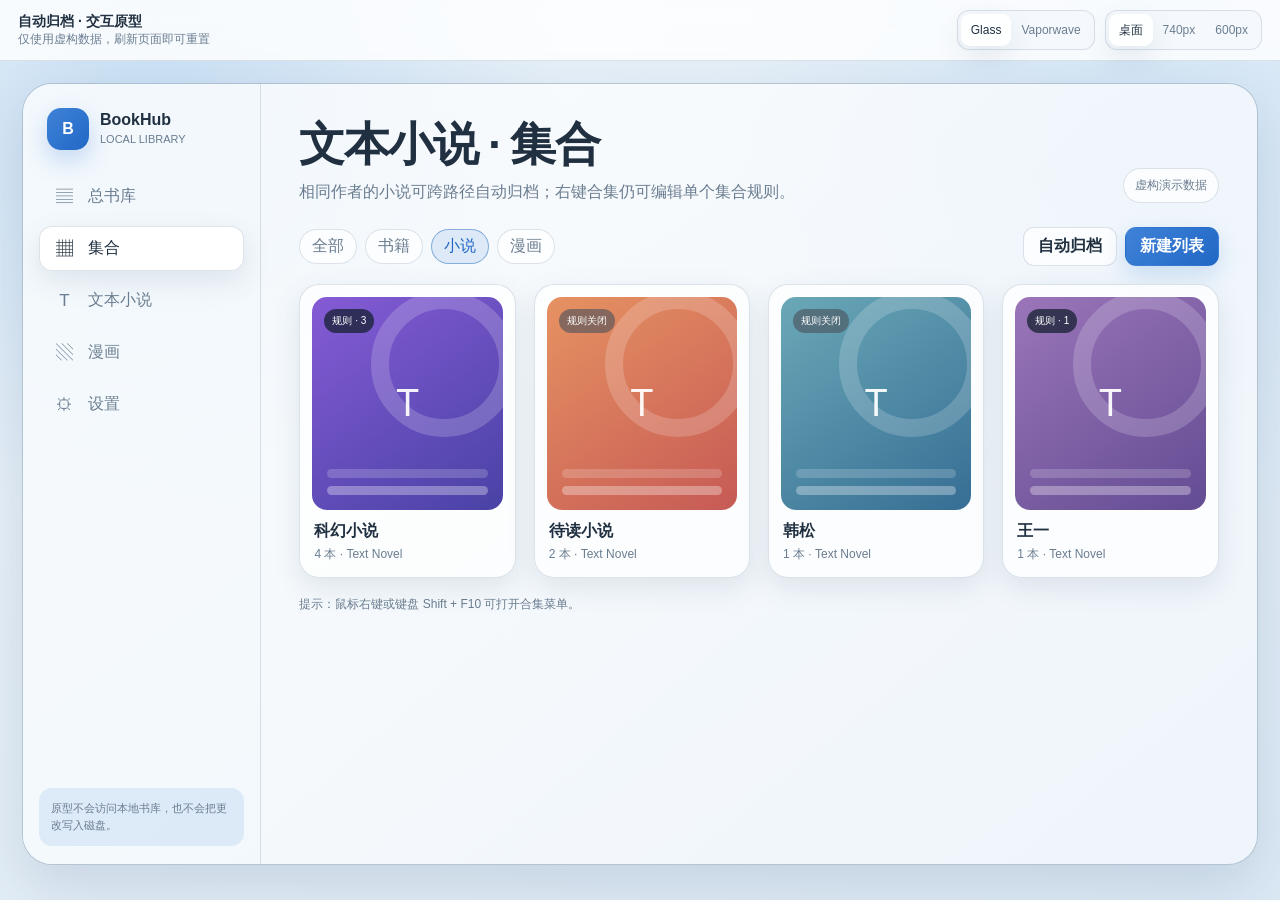
==== commit 1f81575e: "feat: add metadata rules and author archive" ====
--- a/collection-rules-prototype.html
+++ b/collection-rules-prototype.html
@@ -3,7 +3,10 @@
 <head>
   <meta charset="utf-8">
   <meta name="viewport" content="width=device-width, initial-scale=1">
-  <title>集合规则交互原型 · Simple Book Library</title>
+  <link rel="icon" href="data:,">
+  <meta name="prototype-status" content="collection-rules-approved; author-archive-implemented-2026-09-26">
+  <!-- 独立演示数据；正式功能已接入 src，真实书库以应用内预览和事务保存为准。 -->
+  <title>自动归档与集合规则交互原型 · Simple Book Library</title>
   <style>
     :root {
       color-scheme: light;
@@ -194,6 +197,7 @@
     @keyframes fade-in { from { opacity: .2; transform: translateY(4px); } to { opacity: 1; transform: none; } }
 
     .collection-toolbar { display: flex; gap: 12px; align-items: center; justify-content: space-between; margin-bottom: 18px; }
+    .collection-toolbar-actions { display: flex; gap: 8px; flex-wrap: wrap; justify-content: flex-end; }
     .filter-chips { display: flex; gap: 8px; flex-wrap: wrap; }
     .chip {
       border: 1px solid var(--line); border-radius: 999px; background: var(--surface); color: var(--muted);
@@ -231,6 +235,32 @@
     .collection-open strong { display: block; overflow: hidden; text-overflow: ellipsis; white-space: nowrap; }
     .collection-open span { display: block; margin-top: 4px; color: var(--muted); font-size: 12px; }
     .collection-hint { margin: 18px 0 0; color: var(--muted); font-size: 12px; }
+    .archive-panel { padding: 24px; }
+    .archive-panel h2 { margin: 0; font-size: 22px; }
+    .archive-panel p { color: var(--muted); line-height: 1.65; }
+    .archive-kicker { color: var(--accent-strong); font-size: 11px; font-weight: 750; letter-spacing: .08em; }
+    .archive-head, .archive-preset, .archive-actions, .archive-preview-head { display: flex; align-items: flex-start; justify-content: space-between; gap: 14px; }
+    .archive-head { padding-bottom: 20px; border-bottom: 1px solid var(--line); }
+    .archive-preset { padding: 17px; margin-top: 18px; border: 1px solid var(--line); border-radius: 16px; background: var(--surface-soft); }
+    .archive-preset h3 { margin: 0 0 4px; font-size: 16px; }
+    .archive-preset p { margin: 0; font-size: 12px; }
+    .archive-status { flex: 0 0 auto; padding: 5px 9px; border-radius: 999px; color: var(--muted); background: var(--surface); font-size: 11px; }
+    .archive-status.enabled { color: var(--success); background: var(--success-soft); }
+    .archive-notes { display: grid; gap: 7px; margin: 17px 0; padding: 15px; border-radius: 13px; background: var(--accent-soft); font-size: 12px; line-height: 1.55; }
+    .archive-notes strong { color: var(--accent-strong); }
+    .archive-actions { align-items: center; flex-wrap: wrap; }
+    .archive-actions > div { display: flex; gap: 8px; flex-wrap: wrap; }
+    .archive-preview { margin-top: 20px; padding-top: 20px; border-top: 1px solid var(--line); }
+    .archive-preview h3 { margin: 0 0 5px; font-size: 16px; }
+    .archive-preview p { margin: 0; font-size: 12px; }
+    .archive-summary { display: grid; grid-template-columns: repeat(4, minmax(0,1fr)); gap: 9px; margin: 16px 0; }
+    .archive-row { display: flex; align-items: flex-start; justify-content: space-between; gap: 12px; padding: 12px; border: 1px solid var(--line); border-radius: 12px; background: var(--surface-soft); }
+    .archive-row + .archive-row { margin-top: 8px; }
+    .archive-row strong, .archive-row span { display: block; min-width: 0; overflow-wrap: anywhere; }
+    .archive-row span { margin-top: 4px; color: var(--muted); font-size: 11px; }
+    .archive-row em { flex: 0 0 auto; padding: 4px 7px; border-radius: 8px; background: var(--success-soft); color: var(--success); font-size: 11px; font-style: normal; }
+    .archive-row.conflict em { color: var(--warning); background: var(--warning-soft); }
+    .archive-preview-actions { display: flex; justify-content: flex-end; gap: 8px; margin-top: 17px; }
 
     .settings-grid { display: grid; grid-template-columns: 190px minmax(0, 1fr); gap: 24px; align-items: start; }
     .settings-nav {
@@ -388,6 +418,28 @@
     .preview-item { display: flex; align-items: center; justify-content: space-between; gap: 12px; padding: 9px 13px; background: var(--surface); }
     .preview-item code { min-width: 0; overflow: hidden; text-overflow: ellipsis; white-space: nowrap; font: 11px var(--mono); color: var(--muted); }
     .preview-item span { white-space: nowrap; font-size: 10px; color: var(--muted); }
+
+    body[data-preview-viewport="740"] .modal-layer,
+    body[data-preview-viewport="600"] .modal-layer {
+      left: 50%; right: auto; transform: translateX(-50%);
+    }
+    body[data-preview-viewport="740"] .modal-layer { width: min(740px, 100vw); padding: 14px; }
+    body[data-preview-viewport="740"] .modal-layer .stats-grid { grid-template-columns: repeat(3, minmax(0,1fr)); }
+    body[data-preview-viewport="740"] .modal-layer .condition-row { grid-template-columns: 112px minmax(0,1fr) auto; }
+    body[data-preview-viewport="740"] .modal-layer .condition-row .switch { grid-column: 2 / 3; justify-self: start; }
+    body[data-preview-viewport="600"] .modal-layer { width: min(600px, 100vw); padding: 10px; }
+    body[data-preview-viewport="600"] .modal-layer .modal { border-radius: 18px; max-height: calc(100vh - 20px); }
+    body[data-preview-viewport="600"] .modal-layer .modal-header,
+    body[data-preview-viewport="600"] .modal-layer .modal-body,
+    body[data-preview-viewport="600"] .modal-layer .modal-footer { padding: 13px; }
+    body[data-preview-viewport="600"] .modal-layer .condition-row { grid-template-columns: minmax(0,1fr) auto; }
+    body[data-preview-viewport="600"] .modal-layer .condition-row .select,
+    body[data-preview-viewport="600"] .modal-layer .condition-row .text-input { grid-column: 1 / -1; }
+    body[data-preview-viewport="600"] .modal-layer .condition-row .switch { grid-column: 1; }
+    body[data-preview-viewport="600"] .modal-layer .condition-row .icon-button { grid-column: 2; grid-row: 3; }
+    body[data-preview-viewport="600"] .modal-layer .section-row { align-items: flex-start; flex-direction: column; }
+    body[data-preview-viewport="600"] .modal-layer .section-row .select { width: 100%; }
+    body[data-preview-viewport="600"] .modal-layer .stats-grid { grid-template-columns: repeat(2, minmax(0,1fr)); }
     .preview-note { margin: 14px 0 0; padding: 11px 13px; border-radius: 12px; background: var(--accent-soft); color: var(--muted); font-size: 12px; line-height: 1.6; }
 
     .toast-region { position: fixed; right: 18px; bottom: 18px; z-index: 300; display: grid; gap: 9px; width: min(360px, calc(100vw - 36px)); }
@@ -409,6 +461,7 @@
     .preview-stage[data-viewport="740"] .condition-row { grid-template-columns: 112px minmax(0,1fr) auto; }
     .preview-stage[data-viewport="740"] .condition-row .switch { grid-column: 2 / 3; justify-self: start; }
     .preview-stage[data-viewport="740"] .stats-grid { grid-template-columns: repeat(3, minmax(0,1fr)); }
+    .preview-stage[data-viewport="740"] .archive-summary { grid-template-columns: repeat(2, minmax(0,1fr)); }
 
     .preview-stage[data-viewport="600"] .app-shell { display: block; }
     .preview-stage[data-viewport="600"] .sidebar { flex-direction: row; align-items: center; gap: 8px; padding: 10px 12px; border-right: 0; border-bottom: 1px solid var(--line); }
@@ -440,6 +493,10 @@
     .preview-stage[data-viewport="600"] .action-group { width: 100%; }
     .preview-stage[data-viewport="600"] .action-group button { flex: 1; }
     .preview-stage[data-viewport="600"] .stats-grid { grid-template-columns: repeat(2, minmax(0,1fr)); }
+    .preview-stage[data-viewport="600"] .archive-panel { padding: 16px; }
+    .preview-stage[data-viewport="600"] .archive-head, .preview-stage[data-viewport="600"] .archive-actions, .preview-stage[data-viewport="600"] .archive-preview-head { flex-direction: column; }
+    .preview-stage[data-viewport="600"] .archive-summary { grid-template-columns: repeat(2, minmax(0,1fr)); }
+    .preview-stage[data-viewport="600"] .collection-toolbar { align-items: flex-start; flex-direction: column; }
 
     @media (max-width: 760px) {
       .prototype-toolbar { align-items: flex-start; }
@@ -462,24 +519,26 @@
       .condition-row .switch { grid-column: 1; }
       .condition-row .icon-button { grid-column: 2; grid-row: 3; }
       .stats-grid { grid-template-columns: repeat(2, minmax(0,1fr)); }
+      .archive-head, .archive-actions, .archive-preview-head, .collection-toolbar { align-items: flex-start; flex-direction: column; }
+      .archive-summary { grid-template-columns: repeat(2, minmax(0,1fr)); }
     }
   </style>
 </head>
-<body data-skin="glass">
+<body data-skin="glass" data-preview-viewport="desktop">
   <header class="prototype-toolbar" aria-label="原型检查工具栏">
     <div class="prototype-label">
-      <strong>集合规则 · 交互原型</strong>
+      <strong>自动归档 · 交互原型</strong>
       <span>仅使用虚构数据，刷新页面即可重置</span>
     </div>
     <div class="prototype-controls">
       <div class="segmented" aria-label="界面皮肤">
-        <button type="button" class="active" data-skin-choice="glass">Glass</button>
-        <button type="button" data-skin-choice="vaporwave">Vaporwave</button>
+        <button type="button" class="active" data-skin-choice="glass" aria-pressed="true">Glass</button>
+        <button type="button" data-skin-choice="vaporwave" aria-pressed="false">Vaporwave</button>
       </div>
       <div class="segmented" aria-label="预览宽度">
-        <button type="button" class="active" data-viewport-choice="desktop">桌面</button>
-        <button type="button" data-viewport-choice="740">740px</button>
-        <button type="button" data-viewport-choice="600">600px</button>
+        <button type="button" class="active" data-viewport-choice="desktop" aria-pressed="true">桌面</button>
+        <button type="button" data-viewport-choice="740" aria-pressed="false">740px</button>
+        <button type="button" data-viewport-choice="600" aria-pressed="false">600px</button>
       </div>
     </div>
   </header>
@@ -494,7 +553,7 @@
           </div>
           <nav class="nav-stack" aria-label="主导航">
             <button type="button" class="nav-button" data-nav="library"><span class="nav-icon">▤</span><span class="nav-label">总书库</span></button>
-            <button type="button" class="nav-button active" data-nav="collections"><span class="nav-icon">▦</span><span class="nav-label">书籍合集</span></button>
+            <button type="button" class="nav-button active" data-nav="collections"><span class="nav-icon">▦</span><span class="nav-label">集合</span></button>
             <button type="button" class="nav-button" data-nav="novels"><span class="nav-icon">T</span><span class="nav-label">文本小说</span></button>
             <button type="button" class="nav-button" data-nav="comics"><span class="nav-icon">▧</span><span class="nav-label">漫画</span></button>
             <button type="button" class="nav-button" data-nav="settings"><span class="nav-icon">⚙</span><span class="nav-label">设置</span></button>
@@ -506,15 +565,19 @@
         <main class="workspace">
           <section class="page active" data-page="collections" id="collectionsPage">
             <header class="page-header">
-              <div class="page-heading"><h1>书籍合集</h1><p>右键任意合集卡片，快速编辑其自动归档规则。</p></div>
+              <div class="page-heading"><h1>文本小说 · 集合</h1><p>相同作者的小说可跨路径自动归档；右键合集仍可编辑单个集合规则。</p></div>
               <div class="header-badge">虚构演示数据</div>
             </header>
             <div class="collection-toolbar">
               <div class="filter-chips" aria-label="合集类型筛选">
-                <button type="button" class="chip active" data-kind-filter="all">全部</button>
-                <button type="button" class="chip" data-kind-filter="book">书籍</button>
-                <button type="button" class="chip" data-kind-filter="text_novel">小说</button>
-                <button type="button" class="chip" data-kind-filter="comic">漫画</button>
+                <button type="button" class="chip" data-kind-filter="all" aria-pressed="false">全部</button>
+                <button type="button" class="chip" data-kind-filter="book" aria-pressed="false">书籍</button>
+                <button type="button" class="chip active" data-kind-filter="text_novel" aria-pressed="true">小说</button>
+                <button type="button" class="chip" data-kind-filter="comic" aria-pressed="false">漫画</button>
+              </div>
+              <div class="collection-toolbar-actions">
+                <button type="button" class="ghost-button" id="collectionArchiveButton">自动归档</button>
+                <button type="button" class="primary-button" id="newCollectionButton">新建列表</button>
               </div>
             </div>
             <div class="collection-grid" id="collectionGrid"></div>
@@ -523,7 +586,7 @@
 
           <section class="page" data-page="settings" id="settingsPage">
             <header class="page-header">
-              <div class="page-heading"><h1>设置</h1><p>统一管理应用偏好与每个合集的自动归档规则。</p></div>
+              <div class="page-heading"><h1>设置</h1><p>配置自动归档预设与每个合集的规则。</p></div>
               <div class="header-badge">原型模式</div>
             </header>
             <div class="settings-grid">
@@ -534,6 +597,7 @@
                 <button type="button" data-settings-section="paths">路径与扫描</button>
                 <button type="button" data-settings-section="errors">错误日志</button>
                 <button type="button" class="active" data-settings-section="collection-rules">集合规则</button>
+                <button type="button" data-settings-section="auto-archive">自动归档</button>
               </nav>
               <div class="settings-content" id="settingsContent">
                 <div class="rules-manager" id="ruleManager">
@@ -548,6 +612,7 @@
                   </aside>
                   <section class="rule-editor panel" id="ruleEditor" aria-label="集合规则编辑器"></section>
                 </div>
+                <section class="archive-panel panel hidden" id="authorArchivePanel" aria-label="自动归档配置"></section>
                 <div class="placeholder-card hidden" id="settingsPlaceholder"></div>
               </div>
             </div>
@@ -594,6 +659,25 @@
     </section>
   </div>
 
+  <div class="modal-layer" id="authorDisableModal" aria-hidden="true">
+    <section class="modal compact" role="dialog" aria-modal="true" aria-labelledby="authorDisableTitle">
+      <header class="modal-header">
+        <div><h2 id="authorDisableTitle">关闭根据作者归档</h2><p>作者集合会保留。请选择现有自动成员的处理方式。</p></div>
+        <button type="button" class="close-button" data-close-layer="authorDisableModal" aria-label="关闭">×</button>
+      </header>
+      <div class="modal-body">
+        <div class="choice-grid">
+          <label class="choice-card"><input type="radio" name="authorDisableMode" value="remove"><span><strong>撤销自动成员</strong><span>仅撤销预设自动加入的成员；手动成员与空集合保留。</span></span></label>
+          <label class="choice-card"><input type="radio" name="authorDisableMode" value="convert"><span><strong>转为手动成员</strong><span>保留全部当前成员，之后不再随作者字段自动更新。</span></span></label>
+        </div>
+      </div>
+      <footer class="modal-footer">
+        <button type="button" class="ghost-button" data-close-layer="authorDisableModal">取消</button>
+        <button type="button" class="primary-button" id="confirmAuthorDisableMode" disabled>继续预览</button>
+      </footer>
+    </section>
+  </div>
+
   <div class="modal-layer" id="previewModal" aria-hidden="true">
     <section class="modal" role="dialog" aria-modal="true" aria-labelledby="previewTitle">
       <header class="modal-header">
@@ -632,11 +716,12 @@
         { id: "b-6", kind: "book", name: "摄影构图与视觉语言.docx" },
         { id: "b-7", kind: "book", name: "[陈墨]-现代建筑图鉴-城建出版社.pdf" },
         { id: "b-8", kind: "book", name: "Python 数据处理手册.md" },
-        { id: "n-1", kind: "text_novel", name: "[刘慈欣]-流浪地球-科幻世界.txt" },
-        { id: "n-2", kind: "text_novel", name: "银河边缘-科幻世界.txt" },
-        { id: "n-3", kind: "text_novel", name: "[试读]-星海旅人-未来出版社.txt" },
-        { id: "n-4", kind: "text_novel", name: "城市漫游者-文艺出版社.txt" },
-        { id: "n-5", kind: "text_novel", name: "未来简史-科幻世界.txt" },
+        { id: "n-1", kind: "text_novel", name: "[刘慈欣]-流浪地球-科幻世界.txt", author: "刘慈欣", path: "D:/小说/科幻/流浪地球.txt" },
+        { id: "n-2", kind: "text_novel", name: "银河边缘-科幻世界.txt", author: "刘慈欣", path: "E:/旧书库/银河边缘.txt" },
+        { id: "n-3", kind: "text_novel", name: "[试读]-星海旅人-未来出版社.txt", author: "韩松", path: "F:/下载/星海旅人.txt" },
+        { id: "n-4", kind: "text_novel", name: "城市漫游者-文艺出版社.txt", author: "王一", path: "D:/小说/城市漫游者.txt" },
+        { id: "n-5", kind: "text_novel", name: "未来简史-科幻世界.txt", author: "", path: "E:/旧书库/未来简史.txt" },
+        { id: "n-6", kind: "text_novel", name: "深空回声.txt", author: "韩松", path: "D:/小说/深空回声.txt" },
         { id: "c-1", kind: "comic", name: "人体彩绘练习册" },
         { id: "c-2", kind: "comic", name: "短篇漫画-[山田]-第一季.cbz" },
         { id: "c-3", kind: "comic", name: "城市夜行-短篇集" },
@@ -675,6 +760,17 @@
           cover: ["#e69262", "#c65a55"],
         },
         {
+          id: "novel-hansong", kind: "text_novel", name: "韩松", enabled: false, matchMode: "all",
+          conditions: [], autoMemberIds: [], manualMemberIds: ["n-3"], exclusions: [],
+          cover: ["#6aa8b7", "#366e94"],
+        },
+        {
+          id: "novel-wangyi", kind: "text_novel", name: "王一", enabled: true, matchMode: "all",
+          conditions: [{ operator: "contains", value: "城市", caseSensitive: false }],
+          autoMemberIds: ["n-4"], manualMemberIds: [], exclusions: [],
+          cover: ["#9b75b9", "#634c93"],
+        },
+        {
           id: "comic-short", kind: "comic", name: "短篇漫画", enabled: true, matchMode: "any",
           conditions: [{ operator: "contains", value: "短篇", caseSensitive: false }, { operator: "ends_with", value: "短篇集", caseSensitive: false }],
           autoMemberIds: ["c-2", "c-3", "c-5"], manualMemberIds: ["c-1"], exclusions: [],
@@ -693,10 +789,16 @@
       let draft = null;
       let draftOrigin = "settings";
       let contextId = null;
+      let contextTrigger = null;
       let activeLayer = null;
-      let previousFocus = null;
+      const layerStack = [];
+      const layerFocus = new Map();
       let pendingDisableMode = "";
       let pendingPreview = null;
+      let authorPresetEnabled = false;
+      let authorPreview = null;
+      let authorSimulationCount = 0;
+      let archiveOrigin = "settings";
 
       const $ = (id) => document.getElementById(id);
       const qsa = (selector, root = document) => Array.from(root.querySelectorAll(selector));
@@ -726,10 +828,9 @@
       function matchesRule(resource, rule) {
         const valid = rule.conditions.filter((condition) => String(condition.value || "").trim());
         if (!rule.enabled || !valid.length) return false;
-        const name = sourceName(resource);
         return rule.matchMode === "all"
-          ? valid.every((condition) => matchesCondition(name, condition))
-          : valid.some((condition) => matchesCondition(name, condition));
+          ? valid.every((condition) => matchesCondition(condition.field === "author" ? resource.author || "" : sourceName(resource), condition))
+          : valid.some((condition) => matchesCondition(condition.field === "author" ? resource.author || "" : sourceName(resource), condition));
       }
 
       function calculatePreview(rule, disableMode = "") {
@@ -798,6 +899,194 @@
         return String(value ?? "").replace(/[&<>'"]/g, (char) => ({ "&": "&amp;", "<": "&lt;", ">": "&gt;", "'": "&#39;", '"': "&quot;" }[char]));
       }
 
+      function authorKey(value) { return String(value || "").trim().toLocaleLowerCase().replace(/ß/g, "ss").replace(/ς/g, "σ"); }
+
+      function authorArchivePlan(mode, disableMode = "") {
+        const novels = CATALOG.filter((item) => item.kind === "text_novel");
+        const groups = new Map();
+        const missing = [];
+        novels.forEach((item) => {
+          const author = String(item.author || "").trim();
+          if (!author) { missing.push(item); return; }
+          const key = authorKey(author);
+          if (!groups.has(key)) groups.set(key, { key, author, items: [] });
+          groups.get(key).items.push(item);
+        });
+        const managed = collections.filter((item) => item.archivePreset === "author");
+        if (mode === "disable") {
+          return {
+            mode, disableMode, rows: managed.map((item) => ({
+              status: "managed", author: item.archiveAuthor || item.name,
+              name: item.name, count: item.autoMemberIds.length, collectionId: item.id,
+            })),
+            missing: missing.length,
+            summary: {
+              collections: managed.length,
+              automatic: managed.reduce((total, item) => total + item.autoMemberIds.length, 0),
+              manual: managed.reduce((total, item) => total + item.manualMemberIds.length, 0),
+              emptyKept: managed.filter((item) => !item.autoMemberIds.length && !item.manualMemberIds.length).length,
+            },
+          };
+        }
+        const rows = [...groups.values()].map((group) => {
+          const marked = managed.find((item) => item.archiveKey === group.key);
+          const sameName = collections.filter((item) => item.kind === "text_novel" && authorKey(item.name) === group.key);
+          if (sameName.length > 1) {
+            return { ...group, status: "conflict", reason: "同名集合已有自定义规则或名称重复" };
+          }
+          if (marked) return { ...group, status: "managed", collectionId: marked.id, collectionName: marked.name };
+          if (sameName.some((item) => item.conditions.length || item.enabled || item.archivePreset)) {
+            return { ...group, status: "conflict", reason: "同名集合已有自定义规则或名称重复" };
+          }
+          if (sameName.length) return { ...group, status: "reuse", collectionId: sameName[0].id, collectionName: sameName[0].name };
+          return { ...group, status: "create", collectionName: group.author };
+        });
+        return {
+          mode, rows, missing: missing.length,
+          summary: {
+            create: rows.filter((row) => row.status === "create").length,
+            reuse: rows.filter((row) => row.status === "reuse").length,
+            managed: rows.filter((row) => row.status === "managed").length,
+            conflict: rows.filter((row) => row.status === "conflict").length,
+          },
+        };
+      }
+
+      function renderAuthorArchive() {
+        const host = $("authorArchivePanel");
+        const status = authorPresetEnabled ? "已启用 · 持续更新" : "未启用";
+        host.innerHTML = `
+          <div class="archive-head">
+            <div><span class="archive-kicker">TEXT NOVEL · ARCHIVE PRESETS</span><h2>自动归档</h2><p>在这里配置跨路径的归档预设。集合页与设置页共用此页面。</p></div>
+            <button type="button" class="ghost-button" data-archive-action="back">${archiveOrigin === "collections" ? "返回小说集合" : "返回集合规则"}</button>
+          </div>
+          <div class="archive-preset">
+            <div><h3>根据作者归档</h3><p>作者字段相同的文本小说归入同名集合。启用后，后续扫描和作者字段更新会继续同步。</p></div>
+            <span class="archive-status ${authorPresetEnabled ? "enabled" : ""}">${status}</span>
+          </div>
+          <div class="archive-notes">
+            <div><strong>归档范围</strong> 仅文本小说；作者为空跳过，多个作者视为当前字段中的一个完整名称。</div>
+            <div><strong>同名处理</strong> 复用无自定义规则的集合；遇到已有自定义规则或重名歧义时跳过并提示。</div>
+            <div><strong>成员与空集合</strong> 手动成员保留。作者改动后，旧集合可留空；关闭预设也不删除集合。</div>
+          </div>
+          <div class="archive-actions">
+            <div><button type="button" class="ghost-button" data-archive-action="scan">模拟新增小说</button><button type="button" class="ghost-button" data-archive-action="change-author">模拟修改作者</button></div>
+            <div><button type="button" class="${authorPresetEnabled ? "ghost-button" : "primary-button"}" data-archive-action="preview">${authorPresetEnabled ? "预览当前归档" : "预览启用"}</button>${authorPresetEnabled ? '<button type="button" class="danger-button" data-archive-action="disable">关闭预设…</button>' : ""}</div>
+          </div>
+          <div class="archive-preview ${authorPreview ? "" : "hidden"}" id="authorPreview"></div>`;
+        host.querySelector('[data-archive-action="back"]').addEventListener("click", () => {
+          if (archiveOrigin === "collections") {
+            const novelFilter = document.querySelector('[data-kind-filter="text_novel"]');
+            qsa("[data-kind-filter]").forEach((node) => {
+              node.classList.toggle("active", node === novelFilter);
+              node.setAttribute("aria-pressed", String(node === novelFilter));
+            });
+            renderCollectionGrid("text_novel");
+            showPage("collections");
+          } else showSettingsSection("collection-rules");
+        });
+        host.querySelector('[data-archive-action="scan"]').addEventListener("click", () => simulateAuthorArchiveChange("scan"));
+        host.querySelector('[data-archive-action="change-author"]').addEventListener("click", () => simulateAuthorArchiveChange("change-author"));
+        host.querySelector('[data-archive-action="preview"]').addEventListener("click", () => {
+          authorPreview = authorArchivePlan("enable");
+          renderAuthorArchive();
+        });
+        host.querySelector('[data-archive-action="disable"]')?.addEventListener("click", () => {
+          qsa('input[name="authorDisableMode"]').forEach((input) => { input.checked = false; });
+          $("confirmAuthorDisableMode").disabled = true;
+          openLayer("authorDisableModal");
+        });
+        if (authorPreview) renderAuthorPreview(authorPreview);
+      }
+
+      function renderAuthorPreview(plan) {
+        const host = $("authorPreview");
+        const disabling = plan.mode === "disable";
+        const summary = disabling
+          ? [["保留集合", plan.summary.collections], ["现有自动成员", plan.summary.automatic], ["手动成员", plan.summary.manual], ["现有空集合", plan.summary.emptyKept]]
+          : [["新建集合", plan.summary.create], ["复用集合", plan.summary.reuse], ["已有自动集合", plan.summary.managed], ["冲突跳过", plan.summary.conflict]];
+        const rows = plan.rows.map((row) => {
+          const label = disabling ? (plan.disableMode === "convert" ? "转为手动" : "撤销自动")
+            : ({ create: "新建", reuse: "复用", managed: "同步", conflict: "跳过" })[row.status];
+          const detail = disabling
+            ? `${row.count} 位自动成员 · 集合保留${row.count ? "" : "（空集合）"}`
+            : row.status === "conflict" ? row.reason
+              : `${row.items.length} 本 · ${row.items.map((item) => item.path).join(" · ")}`;
+          return `<div class="archive-row ${row.status === "conflict" ? "conflict" : ""}"><div><strong>${escapeHtml(row.author)} → ${escapeHtml(row.collectionName || row.name || row.author)}</strong><span>${escapeHtml(detail)}</span></div><em>${label}</em></div>`;
+        }).join("");
+        host.innerHTML = `
+          <div class="archive-preview-head"><div><h3>${disabling ? "关闭预设前的影响预览" : "按作者归档预览"}</h3><p>${disabling ? "关闭后保留集合；手动成员不受影响。" : `无作者跳过 ${plan.missing} 本；冲突作者不会覆盖既有规则。`}</p></div><span class="archive-status">仅演示内存变化</span></div>
+          <div class="archive-summary">${summary.map(([label, value]) => statCard(label, value, label === "冲突跳过" ? "remove" : "")).join("")}</div>
+          <div>${rows || '<div class="empty-state">当前没有可归档的作者。</div>'}</div>
+          <div class="archive-preview-actions"><button type="button" class="ghost-button" data-archive-action="cancel-preview">取消</button><button type="button" class="primary-button" data-archive-action="confirm-preview">${disabling ? "确认关闭预设" : authorPresetEnabled ? "确认同步归档" : "启用并归档"}</button></div>`;
+        host.querySelector('[data-archive-action="cancel-preview"]').addEventListener("click", () => { authorPreview = null; renderAuthorArchive(); });
+        host.querySelector('[data-archive-action="confirm-preview"]').addEventListener("click", applyAuthorArchivePreview);
+      }
+
+      function applyAuthorArchivePreview() {
+        if (!authorPreview) return;
+        if (authorPreview.mode === "disable") {
+          collections.filter((item) => item.archivePreset === "author").forEach((item) => {
+            if (authorPreview.disableMode === "convert") item.manualMemberIds = [...new Set([...item.manualMemberIds, ...item.autoMemberIds])];
+            item.autoMemberIds = [];
+            item.enabled = false;
+          });
+          authorPresetEnabled = false;
+          toast("作者归档已关闭", "作者集合保留；刷新页面可重置演示。");
+        } else {
+          authorPreview.rows.filter((row) => row.status !== "conflict").forEach((row) => {
+            let item = row.collectionId ? collectionById(row.collectionId) : null;
+            if (!item) {
+              item = {
+                id: `author-demo-${++authorSimulationCount}`, kind: "text_novel", name: row.author,
+                enabled: false, matchMode: "all", conditions: [], autoMemberIds: [], manualMemberIds: [],
+                exclusions: [], cover: ["#5c9cdb", "#4767b4"],
+              };
+              collections.push(item);
+            }
+            item.archivePreset = "author";
+            item.archiveKey = row.key;
+            item.archiveAuthor = row.author;
+            item.enabled = true;
+            item.conditions = [{ field: "author", operator: "equals", value: row.author, caseSensitive: false }];
+            item.autoMemberIds = row.items.map((resource) => resource.id).filter((id) => !item.exclusions.includes(id));
+          });
+          const activeKeys = new Set(authorPreview.rows.filter((row) => row.status !== "conflict").map((row) => row.key));
+          collections.filter((item) => item.archivePreset === "author" && !activeKeys.has(item.archiveKey))
+            .forEach((item) => { item.autoMemberIds = []; });
+          authorPresetEnabled = true;
+          toast("作者归档已更新", "演示数据已按作者整理；刷新页面可重置。");
+        }
+        authorPreview = null;
+        renderAuthorArchive();
+        renderCollectionGrid(document.querySelector("[data-kind-filter].active")?.dataset.kindFilter || "text_novel");
+        renderSettingsManager();
+      }
+
+      function simulateAuthorArchiveChange(action) {
+        if (action === "scan") {
+          const id = `n-demo-${++authorSimulationCount}`;
+          CATALOG.push({ id, kind: "text_novel", name: `新导入小说 ${authorSimulationCount}.txt`, author: "刘慈欣", path: `G:/新书库/新导入小说 ${authorSimulationCount}.txt` });
+          toast("模拟扫描完成", "一本文本小说已加入虚构书库，作者为刘慈欣。");
+        } else {
+          const resource = catalogById("n-2");
+          resource.author = resource.author === "韩松" ? "刘慈欣" : "韩松";
+          toast("作者已更新", `“银河边缘”的作者改为 ${resource.author}。`);
+        }
+        authorPreview = null;
+        if (authorPresetEnabled) {
+          authorPreview = authorArchivePlan("enable");
+          applyAuthorArchivePreview();
+        } else renderAuthorArchive();
+      }
+
+      function openAuthorArchive(origin) {
+        archiveOrigin = origin;
+        showPage("settings");
+        showSettingsSection("auto-archive");
+        renderAuthorArchive();
+      }
+
       function showPage(page) {
         qsa(".page").forEach((node) => node.classList.toggle("active", node.dataset.page === page));
         qsa("[data-nav]").forEach((node) => node.classList.toggle("active", node.dataset.nav === page));
@@ -810,35 +1099,42 @@
       function renderCollectionGrid(filter = "all") {
         const grid = $("collectionGrid");
         grid.textContent = "";
+        $("collectionArchiveButton").classList.toggle("hidden", filter !== "text_novel");
+        $("collectionsPage").querySelector("h1").textContent = filter === "text_novel" ? "文本小说 · 集合" : "集合";
         collections.filter((item) => filter === "all" || item.kind === filter).forEach((item) => {
           const card = document.createElement("article");
           card.className = "collection-card";
           card.tabIndex = 0;
           card.dataset.collectionId = item.id;
-          card.setAttribute("aria-label", `${item.name}，${item.enabled ? "规则已启用" : "规则未启用"}`);
+          card.setAttribute("aria-label", `${item.name}，${item.archivePreset === "author" ? "按作者归档" : item.enabled ? "规则已启用" : "规则未启用"}`);
           card.innerHTML = `
             <div class="collection-cover" style="--cover-a:${item.cover[0]};--cover-b:${item.cover[1]}">
-              <span class="rule-card-badge ${item.enabled ? "" : "off"}">${item.enabled ? `规则 · ${item.autoMemberIds.length}` : "规则关闭"}</span>
+              <span class="rule-card-badge ${item.enabled ? "" : "off"}">${item.archivePreset === "author" ? item.enabled ? `作者归档 · ${item.autoMemberIds.length}` : "作者预设关闭" : item.enabled ? `规则 · ${item.autoMemberIds.length}` : "规则关闭"}</span>
               <span aria-hidden="true">${KIND_META[item.kind].icon}</span>
             </div>
-            <button type="button" class="collection-open"><strong>${escapeHtml(item.name)}</strong><span>${item.manualMemberIds.length + item.autoMemberIds.length} 本 · ${KIND_META[item.kind].label}</span></button>`;
+            <button type="button" class="collection-open"><strong>${escapeHtml(item.name)}</strong><span>${new Set([...item.manualMemberIds, ...item.autoMemberIds]).size} 本 · ${KIND_META[item.kind].label}</span></button>`;
           card.querySelector(".collection-open").addEventListener("click", () => toast("打开合集", `原型模拟打开“${item.name}”`));
-          card.addEventListener("contextmenu", (event) => openContextMenu(event, item.id));
+          card.addEventListener("contextmenu", (event) => openContextMenu(event, item.id, card));
           card.addEventListener("keydown", (event) => {
             if (event.key === "F10" && event.shiftKey) {
               event.preventDefault();
               const rect = card.getBoundingClientRect();
-              openContextMenu({ preventDefault() {}, clientX: rect.left + 24, clientY: rect.top + 24 }, item.id);
+              openContextMenu({ preventDefault() {}, clientX: rect.left + 24, clientY: rect.top + 24 }, item.id, card);
             }
           });
           grid.appendChild(card);
         });
       }
 
-      function openContextMenu(event, id) {
+      function openContextMenu(event, id, trigger) {
         event.preventDefault();
         contextId = id;
+        contextTrigger = trigger;
         const menu = $("contextMenu");
+        const managed = collectionById(id)?.archivePreset === "author" && authorPresetEnabled;
+        menu.querySelector('[data-menu-action="edit-rule"]').textContent = managed ? "管理自动归档…" : "编辑集合规则…";
+        menu.querySelector('[data-menu-action="rename"]').classList.toggle("hidden", managed);
+        menu.querySelector('[data-menu-action="delete"]').classList.toggle("hidden", managed);
         menu.classList.remove("hidden");
         const left = Math.min(event.clientX, window.innerWidth - 205);
         const top = Math.min(event.clientY, window.innerHeight - 190);
@@ -847,7 +1143,13 @@
         menu.querySelector("button").focus();
       }
 
-      function closeContextMenu() { $("contextMenu").classList.add("hidden"); }
+      function closeContextMenu(restoreFocus = true) {
+        const menu = $("contextMenu");
+        menu.classList.add("hidden");
+        contextId = null;
+        if (restoreFocus && contextTrigger?.isConnected) contextTrigger.focus();
+        contextTrigger = null;
+      }
 
       function renderSettingsManager() {
         renderCollectionRuleList();
@@ -886,6 +1188,11 @@
 
       function renderRuleEditor(host) {
         if (!draft) return;
+        if (draft.archivePreset === "author" && authorPresetEnabled) {
+          host.innerHTML = `<div class="editor-head"><div><span class="editor-kicker">TEXT NOVEL · AUTHOR PRESET</span><h2>${escapeHtml(draft.name)}</h2><p>此集合由“根据作者归档”预设管理；手动成员仍保留。</p></div></div><div class="editor-section"><p>归档作者：<strong>${escapeHtml(draft.archiveAuthor)}</strong></p><p>若作者字段改变，自动成员会同步，空集合继续保留。</p><button type="button" class="primary-button" data-open-author-preset>配置自动归档</button></div>`;
+          host.querySelector("[data-open-author-preset]").addEventListener("click", () => openAuthorArchive("settings"));
+          return;
+        }
         const meta = KIND_META[draft.kind];
         const valid = isValidDraft();
         const changed = isDraftChanged();
@@ -1016,13 +1323,14 @@
             ${statCard("保持排除", p.summary.excluded, "")}
           </div>
           <div class="preview-groups">
+            ${previewGroup("当前命中资源", p.matched, false)}
             ${previewGroup("将自动加入", p.add, true)}
             ${previewGroup("将自动移除", p.remove, false)}
             ${previewGroup("手动成员保留", p.manualKept, false)}
             ${previewGroup("命中但保持排除", p.excludedItems, false)}
           </div>
           <p class="preview-note">这是纯前端模拟预览。点击“确认并保存”只更新当前页面内存，刷新页面即可恢复初始演示数据。</p>`;
-        closeLayer("disableModal", false);
+        closeLayer("disableModal");
         openLayer("previewModal");
       }
 
@@ -1036,8 +1344,14 @@
 
       function savePendingPreview() {
         if (!pendingPreview) return;
+        authorPreview = null;
         const index = collections.findIndex((item) => item.id === pendingPreview.rule.id);
         const next = clone(pendingPreview.rule);
+        if (next.archivePreset === "author" && !authorPresetEnabled) {
+          delete next.archivePreset;
+          delete next.archiveKey;
+          delete next.archiveAuthor;
+        }
         if (next.enabled) {
           next.autoMemberIds = pendingPreview.effective.map((item) => item.id);
         } else {
@@ -1050,12 +1364,14 @@
         collections[index] = next;
         currentId = next.id;
         const savedName = next.name;
+        const savedFromModal = draftOrigin === "modal";
         pendingPreview = null;
         closeLayer("previewModal");
-        if (draftOrigin === "modal") closeLayer("ruleModal");
-        startDraft(currentId, draftOrigin === "modal" ? "settings" : draftOrigin);
+        if (savedFromModal) closeLayer("ruleModal");
+        startDraft(currentId, savedFromModal ? "settings" : draftOrigin);
         renderCollectionGrid(document.querySelector("[data-kind-filter].active")?.dataset.kindFilter || "all");
         renderSettingsManager();
+        if (savedFromModal) document.querySelector(`.collection-card[data-collection-id="${currentId}"]`)?.focus();
         toast("规则已保存", `“${savedName}”的演示状态已更新。刷新页面可重置。`);
       }
 
@@ -1069,7 +1385,10 @@
 
       function openLayer(id) {
         if (activeLayer && activeLayer !== id) $(activeLayer)?.setAttribute("aria-hidden", "true");
-        previousFocus = document.activeElement;
+        const existingIndex = layerStack.lastIndexOf(id);
+        if (existingIndex >= 0) layerStack.splice(existingIndex, 1);
+        layerFocus.set(id, document.activeElement);
+        layerStack.push(id);
         activeLayer = id;
         const layer = $(id);
         layer.setAttribute("aria-hidden", "false");
@@ -1081,9 +1400,17 @@
         const layer = $(id);
         if (!layer || layer.getAttribute("aria-hidden") === "true") return;
         layer.setAttribute("aria-hidden", "true");
-        if (activeLayer === id) activeLayer = null;
-        if (!qsa('.modal-layer[aria-hidden="false"]').length) document.body.classList.remove("modal-open");
-        if (restore && previousFocus && previousFocus.focus) previousFocus.focus();
+        const index = layerStack.lastIndexOf(id);
+        if (index >= 0) layerStack.splice(index, 1);
+        activeLayer = layerStack.at(-1) || null;
+        if (activeLayer) $(activeLayer)?.setAttribute("aria-hidden", "false");
+        else document.body.classList.remove("modal-open");
+        const focusTarget = layerFocus.get(id);
+        layerFocus.delete(id);
+        if (restore) {
+          if (focusTarget?.isConnected && focusTarget.offsetParent !== null) focusTarget.focus();
+          else if (activeLayer) $(activeLayer)?.querySelector("button:not(:disabled), input:not(:disabled), select:not(:disabled)")?.focus();
+        }
       }
 
       function trapModalFocus(event) {
@@ -1100,16 +1427,25 @@
       function showSettingsSection(section) {
         qsa("[data-settings-section]").forEach((button) => button.classList.toggle("active", button.dataset.settingsSection === section));
         const manager = $("ruleManager");
+        const archive = $("authorArchivePanel");
         const placeholder = $("settingsPlaceholder");
         if (section === "collection-rules") {
           manager.classList.remove("hidden");
+          archive.classList.add("hidden");
           placeholder.classList.add("hidden");
           return;
         }
         manager.classList.add("hidden");
+        if (section === "auto-archive") {
+          archive.classList.remove("hidden");
+          placeholder.classList.add("hidden");
+          renderAuthorArchive();
+          return;
+        }
+        archive.classList.add("hidden");
         placeholder.classList.remove("hidden");
         const label = document.querySelector(`[data-settings-section="${section}"]`)?.textContent || "设置";
-        placeholder.innerHTML = `<h2>${escapeHtml(label)}</h2><p>此区域仅作为设置导航的视觉上下文。本次原型只实现“集合规则”的完整交互。</p><button type="button" class="primary-button" data-open-rules>前往集合规则</button>`;
+        placeholder.innerHTML = `<h2>${escapeHtml(label)}</h2><p>此区域仅作为设置导航的视觉上下文。本次原型可体验“集合规则”和“自动归档”。</p><button type="button" class="primary-button" data-open-rules>前往集合规则</button>`;
         placeholder.querySelector("[data-open-rules]").addEventListener("click", () => { showSettingsSection("collection-rules"); renderSettingsManager(); });
       }
 
@@ -1118,28 +1454,44 @@
         else toast("原型范围", "本次仅实现合集总览与设置中的集合规则。 ");
       }));
       qsa("[data-settings-section]").forEach((button) => button.addEventListener("click", () => {
+        if (button.dataset.settingsSection === "auto-archive") archiveOrigin = "settings";
         showSettingsSection(button.dataset.settingsSection);
         if (button.dataset.settingsSection === "collection-rules") renderSettingsManager();
       }));
       qsa("[data-kind-filter]").forEach((button) => button.addEventListener("click", () => {
-        qsa("[data-kind-filter]").forEach((node) => node.classList.toggle("active", node === button));
+        qsa("[data-kind-filter]").forEach((node) => {
+          node.classList.toggle("active", node === button);
+          node.setAttribute("aria-pressed", String(node === button));
+        });
         renderCollectionGrid(button.dataset.kindFilter);
       }));
       qsa("[data-skin-choice]").forEach((button) => button.addEventListener("click", () => {
         document.body.dataset.skin = button.dataset.skinChoice;
-        qsa("[data-skin-choice]").forEach((node) => node.classList.toggle("active", node === button));
+        qsa("[data-skin-choice]").forEach((node) => {
+          node.classList.toggle("active", node === button);
+          node.setAttribute("aria-pressed", String(node === button));
+        });
       }));
       qsa("[data-viewport-choice]").forEach((button) => button.addEventListener("click", () => {
         $("previewStage").dataset.viewport = button.dataset.viewportChoice;
-        qsa("[data-viewport-choice]").forEach((node) => node.classList.toggle("active", node === button));
+        document.body.dataset.previewViewport = button.dataset.viewportChoice;
+        qsa("[data-viewport-choice]").forEach((node) => {
+          node.classList.toggle("active", node === button);
+          node.setAttribute("aria-pressed", String(node === button));
+        });
       }));
       $("collectionSearch").addEventListener("input", renderCollectionRuleList);
+      $("collectionArchiveButton").addEventListener("click", () => openAuthorArchive("collections"));
+      $("newCollectionButton").addEventListener("click", () => toast("新建列表", "原型保留入口；本轮重点演示自动归档预设。"));
       $("contextMenu").addEventListener("click", (event) => {
         const action = event.target.dataset.menuAction;
         if (!action || !contextId) return;
         const item = collectionById(contextId);
         closeContextMenu();
-        if (action === "edit-rule") openRuleModal(item.id);
+        if (action === "edit-rule") {
+          if (item.archivePreset === "author" && authorPresetEnabled) openAuthorArchive("collections");
+          else openRuleModal(item.id);
+        }
         else if (action === "open") toast("打开合集", `原型模拟打开“${item.name}”`);
         else if (action === "rename") toast("重命名", "正式功能沿用现有重命名流程，本原型不写入名称。 ");
         else if (action === "delete") toast("删除已阻止", "原型不会删除演示合集。 ");
@@ -1150,6 +1502,16 @@
         $("confirmDisableMode").disabled = false;
       }));
       $("confirmDisableMode").addEventListener("click", () => { if (pendingDisableMode) openPreview(pendingDisableMode); });
+      qsa('input[name="authorDisableMode"]').forEach((input) => input.addEventListener("change", () => {
+        $("confirmAuthorDisableMode").disabled = false;
+      }));
+      $("confirmAuthorDisableMode").addEventListener("click", () => {
+        const mode = document.querySelector('input[name="authorDisableMode"]:checked')?.value;
+        if (!mode) return;
+        authorPreview = authorArchivePlan("disable", mode);
+        closeLayer("authorDisableModal");
+        renderAuthorArchive();
+      });
       $("confirmSaveRule").addEventListener("click", savePendingPreview);
       document.addEventListener("pointerdown", (event) => {
         if (!$("contextMenu").classList.contains("hidden") && !$("contextMenu").contains(event.target)) closeContextMenu();
@@ -1161,12 +1523,21 @@
           else if (activeLayer) closeLayer(activeLayer);
         }
       });
+      $("contextMenu").addEventListener("keydown", (event) => {
+        const items = qsa('[role="menuitem"]', $("contextMenu"));
+        const current = items.indexOf(document.activeElement);
+        if (!["ArrowDown", "ArrowUp", "Home", "End"].includes(event.key)) return;
+        event.preventDefault();
+        if (event.key === "Home") items[0]?.focus();
+        else if (event.key === "End") items.at(-1)?.focus();
+        else items[(current + (event.key === "ArrowDown" ? 1 : -1) + items.length) % items.length]?.focus();
+      });
       qsa(".modal-layer").forEach((layer) => layer.addEventListener("pointerdown", (event) => {
         if (event.target === layer) closeLayer(layer.id);
       }));
 
       startDraft(currentId, "settings");
-      renderCollectionGrid();
+      renderCollectionGrid("text_novel");
       renderSettingsManager();
     })();
   </script>
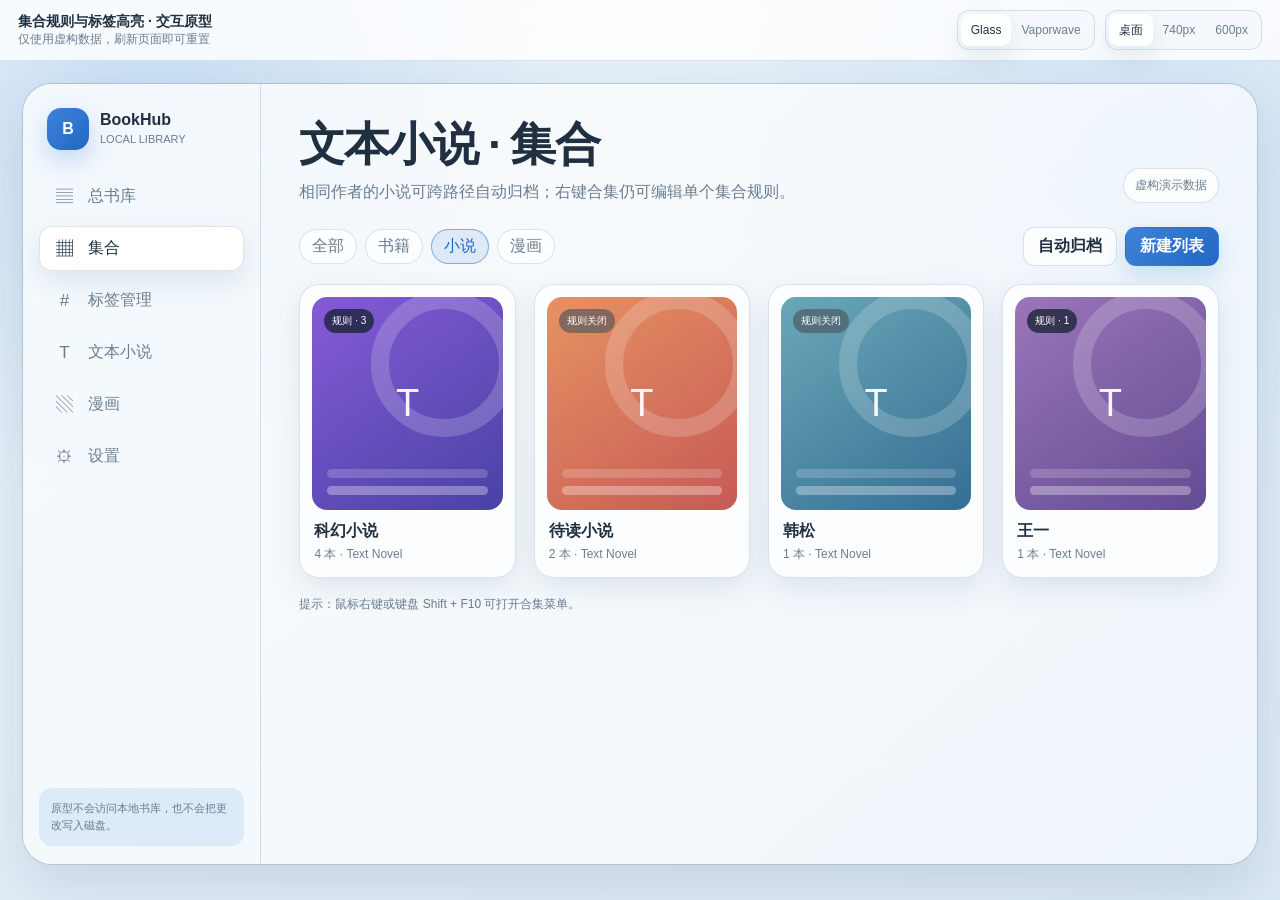
==== commit a4e836c0: "feat(ui): add tag highlights and search shortcuts Persist tag-name highlights with preset and custom" ====
--- a/collection-rules-prototype.html
+++ b/collection-rules-prototype.html
@@ -6,7 +6,7 @@
   <link rel="icon" href="data:,">
   <meta name="prototype-status" content="collection-rules-approved; author-archive-implemented-2026-09-26">
   <!-- 独立演示数据；正式功能已接入 src，真实书库以应用内预览和事务保存为准。 -->
-  <title>自动归档与集合规则交互原型 · Simple Book Library</title>
+  <title>集合规则与标签高亮交互原型 · Simple Book Library</title>
   <style>
     :root {
       color-scheme: light;
@@ -235,6 +235,26 @@
     .collection-open strong { display: block; overflow: hidden; text-overflow: ellipsis; white-space: nowrap; }
     .collection-open span { display: block; margin-top: 4px; color: var(--muted); font-size: 12px; }
     .collection-hint { margin: 18px 0 0; color: var(--muted); font-size: 12px; }
+    .tag-catalog { display: grid; gap: 18px; min-width: 0; }
+    .tag-group { min-width: 0; padding-bottom: 18px; border-bottom: 1px solid var(--line); }
+    .tag-group:last-child { border-bottom: 0; padding-bottom: 0; }
+    .tag-group-title { display: flex; align-items: baseline; gap: 7px; margin: 0 0 10px; font-size: 18px; }
+    .tag-group-count, .tag-resource-count { color: var(--muted); font-size: 12px; font-weight: 600; }
+    .tag-list { display: grid; grid-template-columns: repeat(auto-fill, minmax(150px, 1fr)); gap: 4px 16px; min-width: 0; }
+    .tag-link {
+      min-width: 0; width: 100%; min-height: 34px; padding: 4px 6px; border: 0; border-radius: 6px;
+      display: grid; grid-template-columns: auto minmax(0, 1fr) auto; align-items: center; gap: 6px;
+      background: transparent; text-align: left; color: var(--text);
+    }
+    .tag-link:hover { background: var(--surface); }
+    .tag-bullet { color: var(--muted); }
+    .tag-name { min-width: 0; max-width: 100%; justify-self: start; overflow: hidden; text-overflow: ellipsis; white-space: nowrap; }
+    .tag-name.highlighted {
+      margin-left: -6px; padding: 3px 6px; border-radius: 7px;
+      background: color-mix(in srgb, var(--tag-highlight) 38%, var(--surface-strong));
+      box-shadow: inset 0 0 0 1px color-mix(in srgb, var(--tag-highlight) 55%, transparent);
+    }
+    .tag-help { margin: 18px 0 0; color: var(--muted); font-size: 12px; }
     .archive-panel { padding: 24px; }
     .archive-panel h2 { margin: 0; font-size: 22px; }
     .archive-panel p { color: var(--muted); line-height: 1.65; }
@@ -378,6 +398,19 @@
     .context-menu button:hover { background: var(--accent-soft); }
     .context-menu button.danger { color: var(--danger); }
     .context-menu hr { border: 0; border-top: 1px solid var(--line); margin: 5px 0; }
+    .tag-context-menu { width: 236px; max-width: calc(100vw - 16px); max-height: calc(100vh - 16px); overflow-y: auto; }
+    .tag-highlight-palette { padding: 8px 4px 3px; border-top: 1px solid var(--line); }
+    .tag-palette-label { display: block; margin: 0 5px 8px; color: var(--muted); font-size: 11px; }
+    .tag-color-grid { display: grid; grid-template-columns: repeat(5, 1fr); gap: 5px; margin-bottom: 7px; }
+    .context-menu button.tag-color-swatch {
+      width: 33px; height: 33px; min-height: 0; justify-self: center; padding: 0;
+      border: 2px solid var(--surface-strong); border-radius: 50%; background: var(--swatch-color);
+      box-shadow: 0 0 0 1px var(--line-strong);
+    }
+    .context-menu button.tag-color-swatch:hover,
+    .context-menu button.tag-color-swatch:focus-visible { box-shadow: 0 0 0 2px var(--accent); }
+    .tag-custom-colors:empty { display: none; }
+    .tag-color-input { position: absolute; width: 1px; height: 1px; opacity: 0; pointer-events: none; }
 
     .modal-layer {
       position: fixed; inset: 0; z-index: 200; display: grid; place-items: center; padding: 18px;
@@ -497,6 +530,7 @@
     .preview-stage[data-viewport="600"] .archive-head, .preview-stage[data-viewport="600"] .archive-actions, .preview-stage[data-viewport="600"] .archive-preview-head { flex-direction: column; }
     .preview-stage[data-viewport="600"] .archive-summary { grid-template-columns: repeat(2, minmax(0,1fr)); }
     .preview-stage[data-viewport="600"] .collection-toolbar { align-items: flex-start; flex-direction: column; }
+    .preview-stage[data-viewport="600"] .tag-list { grid-template-columns: repeat(auto-fill, minmax(132px, 1fr)); }
 
     @media (max-width: 760px) {
       .prototype-toolbar { align-items: flex-start; }
@@ -527,7 +561,7 @@
 <body data-skin="glass" data-preview-viewport="desktop">
   <header class="prototype-toolbar" aria-label="原型检查工具栏">
     <div class="prototype-label">
-      <strong>自动归档 · 交互原型</strong>
+       <strong>集合规则与标签高亮 · 交互原型</strong>
       <span>仅使用虚构数据，刷新页面即可重置</span>
     </div>
     <div class="prototype-controls">
@@ -553,8 +587,9 @@
           </div>
           <nav class="nav-stack" aria-label="主导航">
             <button type="button" class="nav-button" data-nav="library"><span class="nav-icon">▤</span><span class="nav-label">总书库</span></button>
-            <button type="button" class="nav-button active" data-nav="collections"><span class="nav-icon">▦</span><span class="nav-label">集合</span></button>
-            <button type="button" class="nav-button" data-nav="novels"><span class="nav-icon">T</span><span class="nav-label">文本小说</span></button>
+             <button type="button" class="nav-button active" data-nav="collections"><span class="nav-icon">▦</span><span class="nav-label">集合</span></button>
+             <button type="button" class="nav-button" data-nav="tags" aria-label="标签管理"><span class="nav-icon">#</span><span class="nav-label">标签管理</span></button>
+             <button type="button" class="nav-button" data-nav="novels"><span class="nav-icon">T</span><span class="nav-label">文本小说</span></button>
             <button type="button" class="nav-button" data-nav="comics"><span class="nav-icon">▧</span><span class="nav-label">漫画</span></button>
             <button type="button" class="nav-button" data-nav="settings"><span class="nav-icon">⚙</span><span class="nav-label">设置</span></button>
           </nav>
@@ -582,6 +617,15 @@
             </div>
             <div class="collection-grid" id="collectionGrid"></div>
             <p class="collection-hint">提示：鼠标右键或键盘 Shift + F10 可打开合集菜单。</p>
+          </section>
+
+          <section class="page" data-page="tags" id="tagsPage">
+            <header class="page-header">
+              <div class="page-heading"><h1>标签管理</h1><p>给常访问的标签加上文字卡片高亮，快速找到想看的书。</p></div>
+              <div class="header-badge">虚构演示数据</div>
+            </header>
+            <div class="tag-catalog" id="tagCatalog"></div>
+            <p class="tag-help">提示：右键标签或按 Shift + F10 选择高亮颜色；普通点击模拟打开标签。</p>
           </section>
 
           <section class="page" data-page="settings" id="settingsPage">
@@ -630,6 +674,19 @@
     <button type="button" role="menuitem" class="danger" data-menu-action="delete">删除</button>
   </div>
 
+  <div class="context-menu tag-context-menu hidden" id="tagContextMenu" role="menu" aria-label="标签菜单">
+    <button type="button" role="menuitem" id="tagHighlightAction" aria-expanded="false" aria-controls="tagHighlightPalette">进行高亮</button>
+    <div class="tag-highlight-palette hidden" id="tagHighlightPalette">
+      <span class="tag-palette-label">预设颜色</span>
+      <div class="tag-color-grid" id="tagPresetColors"></div>
+      <span class="tag-palette-label">自定义颜色</span>
+      <div class="tag-color-grid tag-custom-colors" id="tagCustomColors"></div>
+      <button type="button" role="menuitem" id="tagCreateColor">＋ 创建喜欢的颜色…</button>
+      <input class="tag-color-input" type="color" id="tagColorInput" tabindex="-1" aria-label="选择自定义高亮颜色">
+    </div>
+    <button type="button" role="menuitem" id="tagRemoveHighlight" class="hidden">取消高亮</button>
+  </div>
+
   <div class="modal-layer" id="ruleModal" aria-hidden="true">
     <section class="modal" role="dialog" aria-modal="true" aria-labelledby="ruleModalTitle">
       <header class="modal-header">
@@ -727,6 +784,20 @@
         { id: "c-3", kind: "comic", name: "城市夜行-短篇集" },
         { id: "c-4", kind: "comic", name: "[试阅]-机械纪元.cbz" },
         { id: "c-5", kind: "comic", name: "科幻短篇-月面来客.cbz" },
+      ];
+      const DEMO_TAG_GROUPS = [
+        { letter: "A", items: [{ name: "Art", count: 8 }, { name: "Architecture", count: 3 }] },
+        { letter: "K", items: [{ name: "科幻", count: 14 }] },
+        { letter: "L", items: [{ name: "LOL", count: 1 }, { name: "Literature", count: 6 }, { name: "Long Name For a Favorite Genre That Keeps Growing", count: 2 }] },
+        { letter: "P", items: [{ name: "Python", count: 7 }, { name: "Photography", count: 4 }] },
+        { letter: "S", items: [{ name: "设计", count: 11 }, { name: "随笔", count: 5 }] },
+      ];
+      const TAG_PRESET_COLORS = [
+        { name: "黄色", color: "#ffe58a" },
+        { name: "绿色", color: "#bfeacf" },
+        { name: "粉色", color: "#f7c7d8" },
+        { name: "蓝色", color: "#c8e2fa" },
+        { name: "紫色", color: "#dacdf7" },
       ];
       const DEMO_COLLECTIONS = [
         {
@@ -799,6 +870,12 @@
       let authorPreview = null;
       let authorSimulationCount = 0;
       let archiveOrigin = "settings";
+      const tagHighlights = new Map();
+      const customTagColors = [];
+      let tagDraftColor = null;
+      let tagContextName = null;
+      let tagContextTrigger = null;
+      let tagContextAnchor = null;
 
       const $ = (id) => document.getElementById(id);
       const qsa = (selector, root = document) => Array.from(root.querySelectorAll(selector));
@@ -1088,12 +1165,141 @@
       }
 
       function showPage(page) {
+        closeTagContextMenu(false);
         qsa(".page").forEach((node) => node.classList.toggle("active", node.dataset.page === page));
         qsa("[data-nav]").forEach((node) => node.classList.toggle("active", node.dataset.nav === page));
         if (page === "settings") {
           showSettingsSection("collection-rules");
           renderSettingsManager();
         }
+      }
+
+      function renderTagCatalog() {
+        const catalog = $("tagCatalog");
+        catalog.textContent = "";
+        DEMO_TAG_GROUPS.forEach((group) => {
+          const section = document.createElement("section");
+          section.className = "tag-group";
+          const heading = document.createElement("h2");
+          heading.className = "tag-group-title";
+          heading.appendChild(document.createTextNode(group.letter));
+          const groupCount = document.createElement("span");
+          groupCount.className = "tag-group-count";
+          groupCount.textContent = `(${group.items.length})`;
+          heading.appendChild(groupCount);
+          section.appendChild(heading);
+          const list = document.createElement("div");
+          list.className = "tag-list";
+          group.items.forEach((item) => {
+            const button = document.createElement("button");
+            button.type = "button";
+            button.className = "tag-link";
+            button.dataset.tagName = item.name;
+            button.setAttribute("aria-label", `${item.name} (${item.count})${tagHighlights.has(item.name) ? "，已高亮" : ""}`);
+            button.title = item.name;
+            const bullet = document.createElement("span");
+            bullet.className = "tag-bullet";
+            bullet.textContent = "•";
+            const name = document.createElement("span");
+            name.className = "tag-name";
+            name.textContent = item.name;
+            if (tagHighlights.has(item.name)) {
+              name.classList.add("highlighted");
+              name.style.setProperty("--tag-highlight", tagHighlights.get(item.name));
+            }
+            const count = document.createElement("span");
+            count.className = "tag-resource-count";
+            count.textContent = `(${item.count})`;
+            button.append(bullet, name, count);
+            button.addEventListener("click", () => toast("打开标签", `原型模拟打开“${item.name}”`));
+            button.addEventListener("contextmenu", (event) => openTagContextMenu(event, item.name, button));
+            button.addEventListener("keydown", (event) => {
+              if ((event.key === "F10" && event.shiftKey) || event.key === "ContextMenu") {
+                event.preventDefault();
+                const rect = button.getBoundingClientRect();
+                openTagContextMenu({ preventDefault() {}, clientX: rect.left + 24, clientY: rect.bottom }, item.name, button);
+              }
+            });
+            list.appendChild(button);
+          });
+          section.appendChild(list);
+          catalog.appendChild(section);
+        });
+      }
+
+      function positionTagContextMenu() {
+        const menu = $("tagContextMenu");
+        const anchor = tagContextAnchor || { x: 8, y: 8 };
+        menu.style.left = `${Math.max(8, Math.min(anchor.x, window.innerWidth - menu.offsetWidth - 8))}px`;
+        menu.style.top = `${Math.max(8, Math.min(anchor.y, window.innerHeight - menu.offsetHeight - 8))}px`;
+      }
+
+      function renderTagColorSwatches() {
+        const fill = (host, colors) => {
+          host.textContent = "";
+          colors.forEach(({ name, color }) => {
+            const button = document.createElement("button");
+            button.type = "button";
+            button.className = "tag-color-swatch";
+            button.setAttribute("role", "menuitem");
+            button.setAttribute("aria-label", `${name}高亮`);
+            button.title = `${name} ${color}`;
+            button.dataset.color = color;
+            button.style.setProperty("--swatch-color", color);
+            button.addEventListener("click", () => applyTagHighlight(color));
+            host.appendChild(button);
+          });
+        };
+        fill($("tagPresetColors"), TAG_PRESET_COLORS);
+        const custom = customTagColors.map((color, index) => ({ name: `自定义颜色 ${index + 1}`, color }));
+        if (tagDraftColor && !customTagColors.includes(tagDraftColor) && !TAG_PRESET_COLORS.some((preset) => preset.color === tagDraftColor)) {
+          custom.push({ name: "正在创建的颜色", color: tagDraftColor });
+        }
+        fill($("tagCustomColors"), custom);
+      }
+
+      function openTagContextMenu(event, name, trigger) {
+        event.preventDefault();
+        closeContextMenu(false);
+        tagContextName = name;
+        tagContextTrigger = trigger;
+        tagContextAnchor = { x: event.clientX, y: event.clientY };
+        tagDraftColor = null;
+        $("tagHighlightPalette").classList.add("hidden");
+        $("tagHighlightAction").setAttribute("aria-expanded", "false");
+        $("tagRemoveHighlight").classList.toggle("hidden", !tagHighlights.has(name));
+        renderTagColorSwatches();
+        $("tagContextMenu").classList.remove("hidden");
+        positionTagContextMenu();
+        $("tagHighlightAction").focus();
+      }
+
+      function closeTagContextMenu(restoreFocus = true) {
+        $("tagContextMenu").classList.add("hidden");
+        tagDraftColor = null;
+        tagContextName = null;
+        tagContextAnchor = null;
+        if (restoreFocus && tagContextTrigger?.isConnected) tagContextTrigger.focus();
+        tagContextTrigger = null;
+      }
+
+      function applyTagHighlight(color, keepMenuOpen = false) {
+        if (!tagContextName) return;
+        const name = tagContextName;
+        if (color) tagHighlights.set(name, color);
+        else tagHighlights.delete(name);
+        const row = qsa(".tag-link").find((button) => button.dataset.tagName === name);
+        const label = row?.querySelector(".tag-name");
+        label?.classList.toggle("highlighted", !!color);
+        if (color) label?.style.setProperty("--tag-highlight", color);
+        else label?.style.removeProperty("--tag-highlight");
+        if (row) row.setAttribute("aria-label", `${name} ${row.querySelector(".tag-resource-count").textContent}${color ? "，已高亮" : ""}`);
+        if (keepMenuOpen) {
+          $("tagRemoveHighlight").classList.toggle("hidden", !color);
+          return;
+        }
+        closeTagContextMenu(false);
+        row?.focus();
       }
 
       function renderCollectionGrid(filter = "all") {
@@ -1128,6 +1334,7 @@
 
       function openContextMenu(event, id, trigger) {
         event.preventDefault();
+        closeTagContextMenu(false);
         contextId = id;
         contextTrigger = trigger;
         const menu = $("contextMenu");
@@ -1450,8 +1657,8 @@
       }
 
       qsa("[data-nav]").forEach((button) => button.addEventListener("click", () => {
-        if (["collections", "settings"].includes(button.dataset.nav)) showPage(button.dataset.nav);
-        else toast("原型范围", "本次仅实现合集总览与设置中的集合规则。 ");
+        if (["collections", "tags", "settings"].includes(button.dataset.nav)) showPage(button.dataset.nav);
+        else toast("原型范围", "本次可体验合集、标签管理与设置中的集合规则。 ");
       }));
       qsa("[data-settings-section]").forEach((button) => button.addEventListener("click", () => {
         if (button.dataset.settingsSection === "auto-archive") archiveOrigin = "settings";
@@ -1479,6 +1686,7 @@
           node.classList.toggle("active", node === button);
           node.setAttribute("aria-pressed", String(node === button));
         });
+        if (!$("tagContextMenu").classList.contains("hidden")) positionTagContextMenu();
       }));
       $("collectionSearch").addEventListener("input", renderCollectionRuleList);
       $("collectionArchiveButton").addEventListener("click", () => openAuthorArchive("collections"));
@@ -1495,6 +1703,42 @@
         else if (action === "open") toast("打开合集", `原型模拟打开“${item.name}”`);
         else if (action === "rename") toast("重命名", "正式功能沿用现有重命名流程，本原型不写入名称。 ");
         else if (action === "delete") toast("删除已阻止", "原型不会删除演示合集。 ");
+      });
+      $("tagHighlightAction").addEventListener("click", () => {
+        const palette = $("tagHighlightPalette");
+        const expanded = palette.classList.toggle("hidden") === false;
+        $("tagHighlightAction").setAttribute("aria-expanded", String(expanded));
+        positionTagContextMenu();
+        if (expanded) palette.querySelector('[role="menuitem"]')?.focus();
+      });
+      $("tagRemoveHighlight").addEventListener("click", () => applyTagHighlight(null));
+      $("tagCreateColor").addEventListener("click", () => {
+        tagDraftColor = null;
+        renderTagColorSwatches();
+        $("tagColorInput").click();
+      });
+      $("tagColorInput").addEventListener("input", (event) => {
+        tagDraftColor = event.target.value.toLowerCase();
+        renderTagColorSwatches();
+        positionTagContextMenu();
+      });
+      $("tagColorInput").addEventListener("change", (event) => {
+        const color = event.target.value.toLowerCase();
+        if (!TAG_PRESET_COLORS.some((preset) => preset.color === color) && !customTagColors.includes(color)) customTagColors.push(color);
+        tagDraftColor = null;
+        renderTagColorSwatches();
+        applyTagHighlight(color, true);
+        positionTagContextMenu();
+        qsa(".tag-color-swatch", $("tagContextMenu")).find((button) => button.dataset.color === color)?.focus();
+      });
+      $("tagContextMenu").addEventListener("keydown", (event) => {
+        if (!["ArrowDown", "ArrowUp", "Home", "End"].includes(event.key)) return;
+        const items = qsa('[role="menuitem"]', $("tagContextMenu")).filter((item) => item.getClientRects().length);
+        const current = items.indexOf(document.activeElement);
+        event.preventDefault();
+        if (event.key === "Home") items[0]?.focus();
+        else if (event.key === "End") items.at(-1)?.focus();
+        else items[(current + (event.key === "ArrowDown" ? 1 : -1) + items.length) % items.length]?.focus();
       });
       qsa("[data-close-layer]").forEach((button) => button.addEventListener("click", () => closeLayer(button.dataset.closeLayer)));
       qsa('input[name="disableMode"]').forEach((input) => input.addEventListener("change", () => {
@@ -1515,11 +1759,13 @@
       $("confirmSaveRule").addEventListener("click", savePendingPreview);
       document.addEventListener("pointerdown", (event) => {
         if (!$("contextMenu").classList.contains("hidden") && !$("contextMenu").contains(event.target)) closeContextMenu();
+        if (!$("tagContextMenu").classList.contains("hidden") && !$("tagContextMenu").contains(event.target)) closeTagContextMenu();
       });
       document.addEventListener("keydown", (event) => {
         trapModalFocus(event);
         if (event.key === "Escape") {
-          if (!$("contextMenu").classList.contains("hidden")) closeContextMenu();
+          if (!$("tagContextMenu").classList.contains("hidden")) closeTagContextMenu();
+          else if (!$("contextMenu").classList.contains("hidden")) closeContextMenu();
           else if (activeLayer) closeLayer(activeLayer);
         }
       });
@@ -1537,6 +1783,7 @@
       }));
 
       startDraft(currentId, "settings");
+      renderTagCatalog();
       renderCollectionGrid("text_novel");
       renderSettingsManager();
     })();
